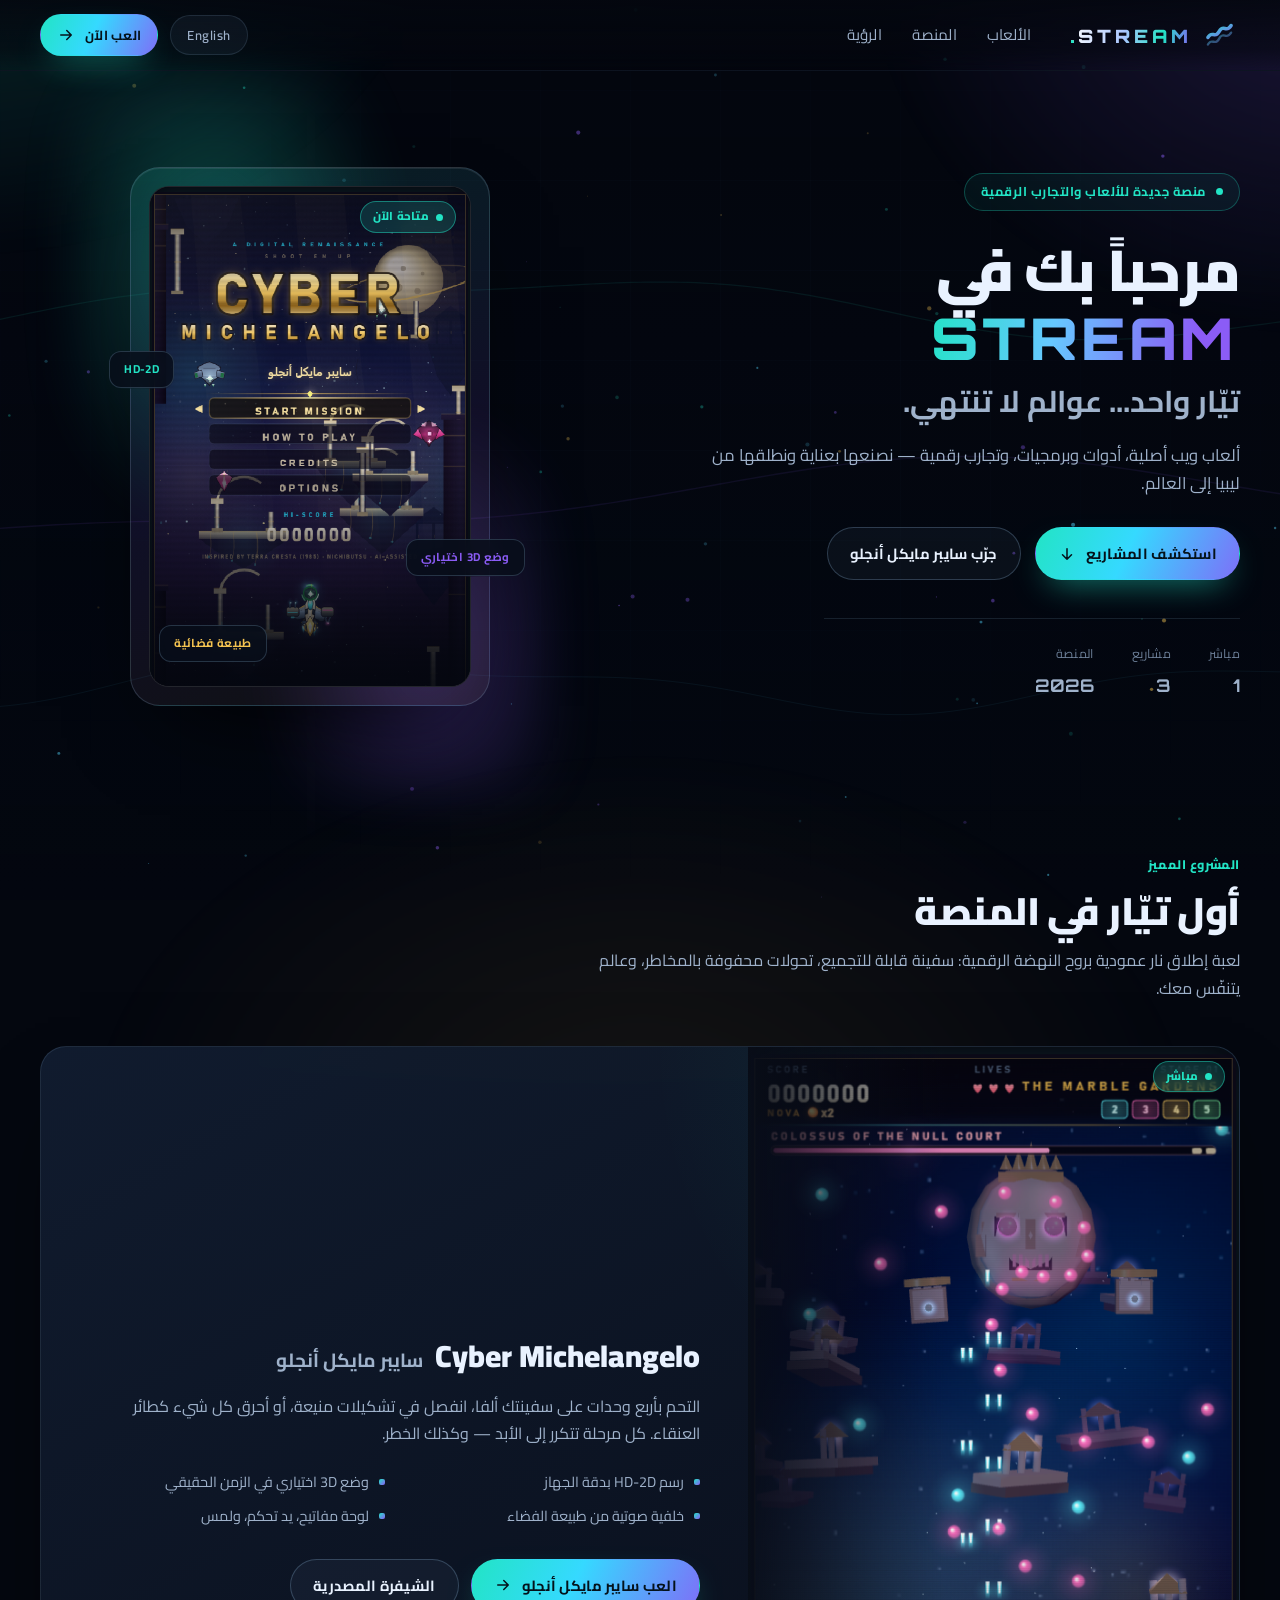
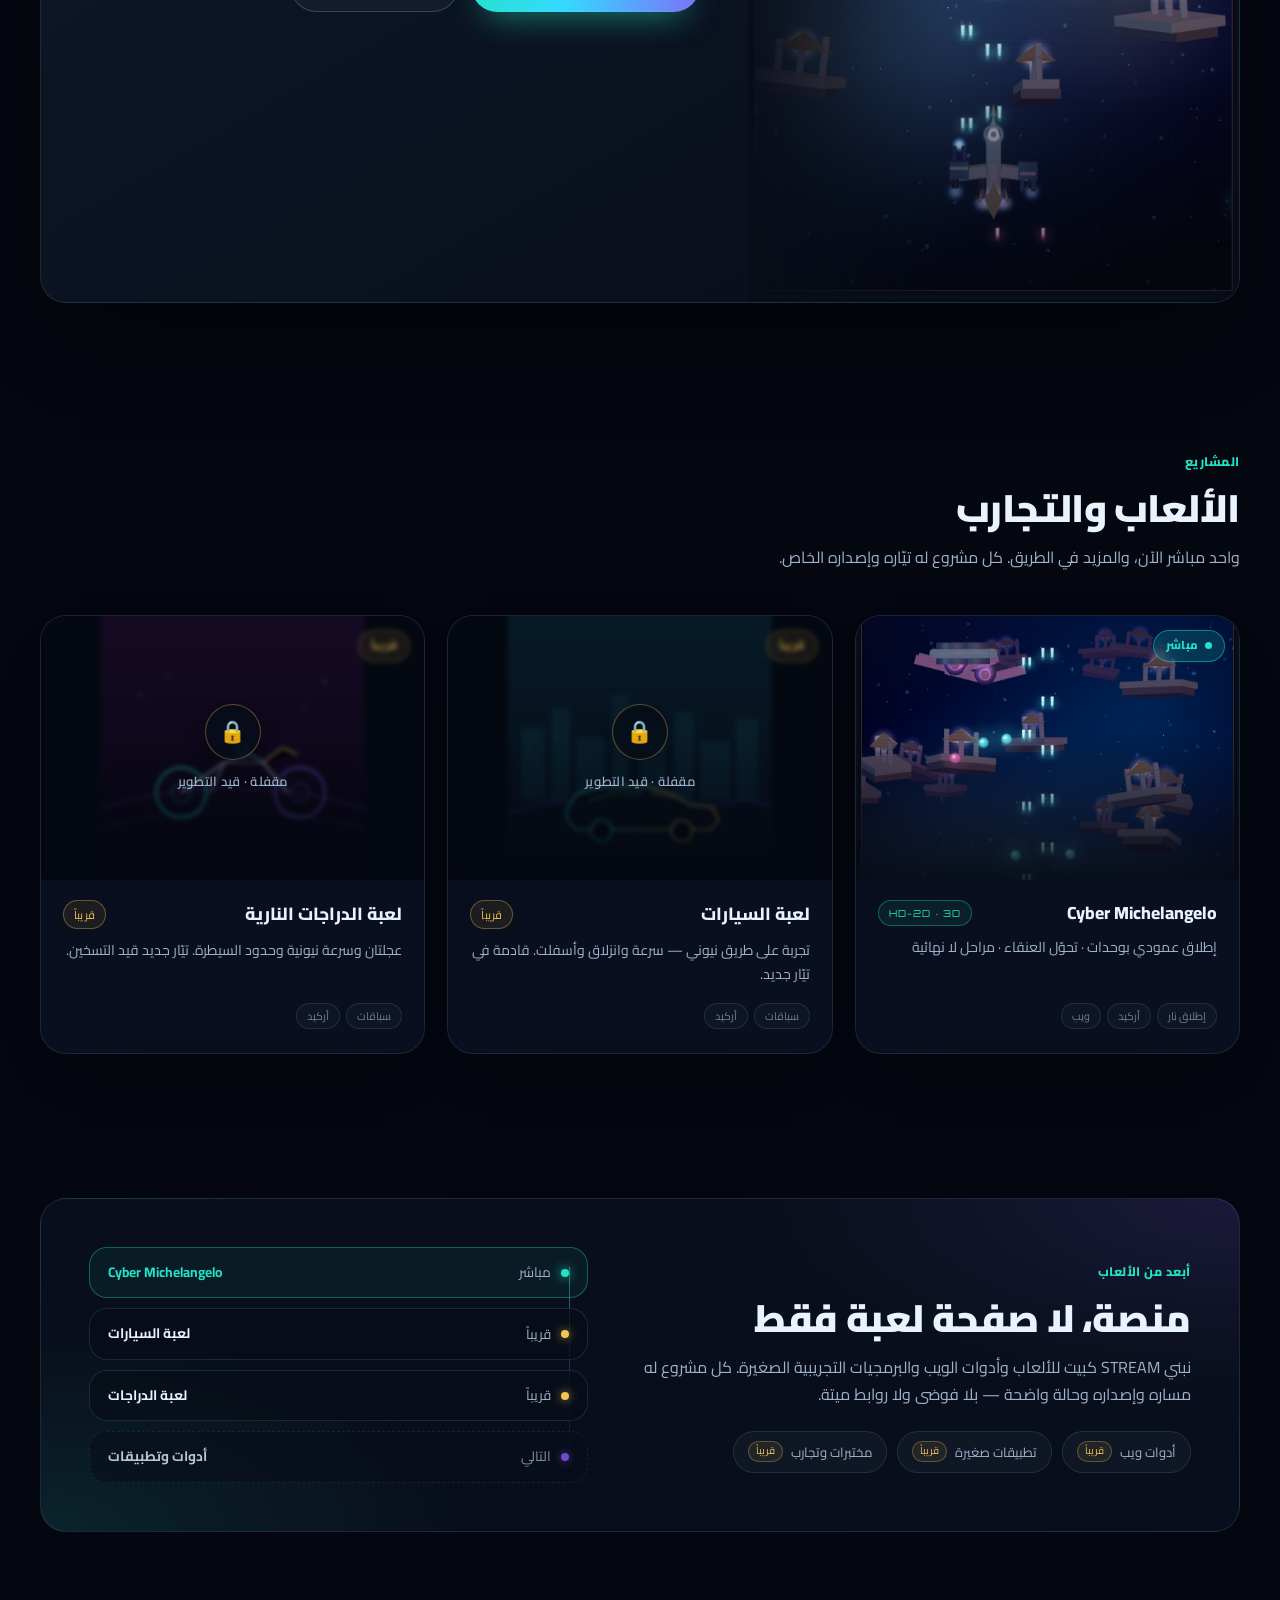
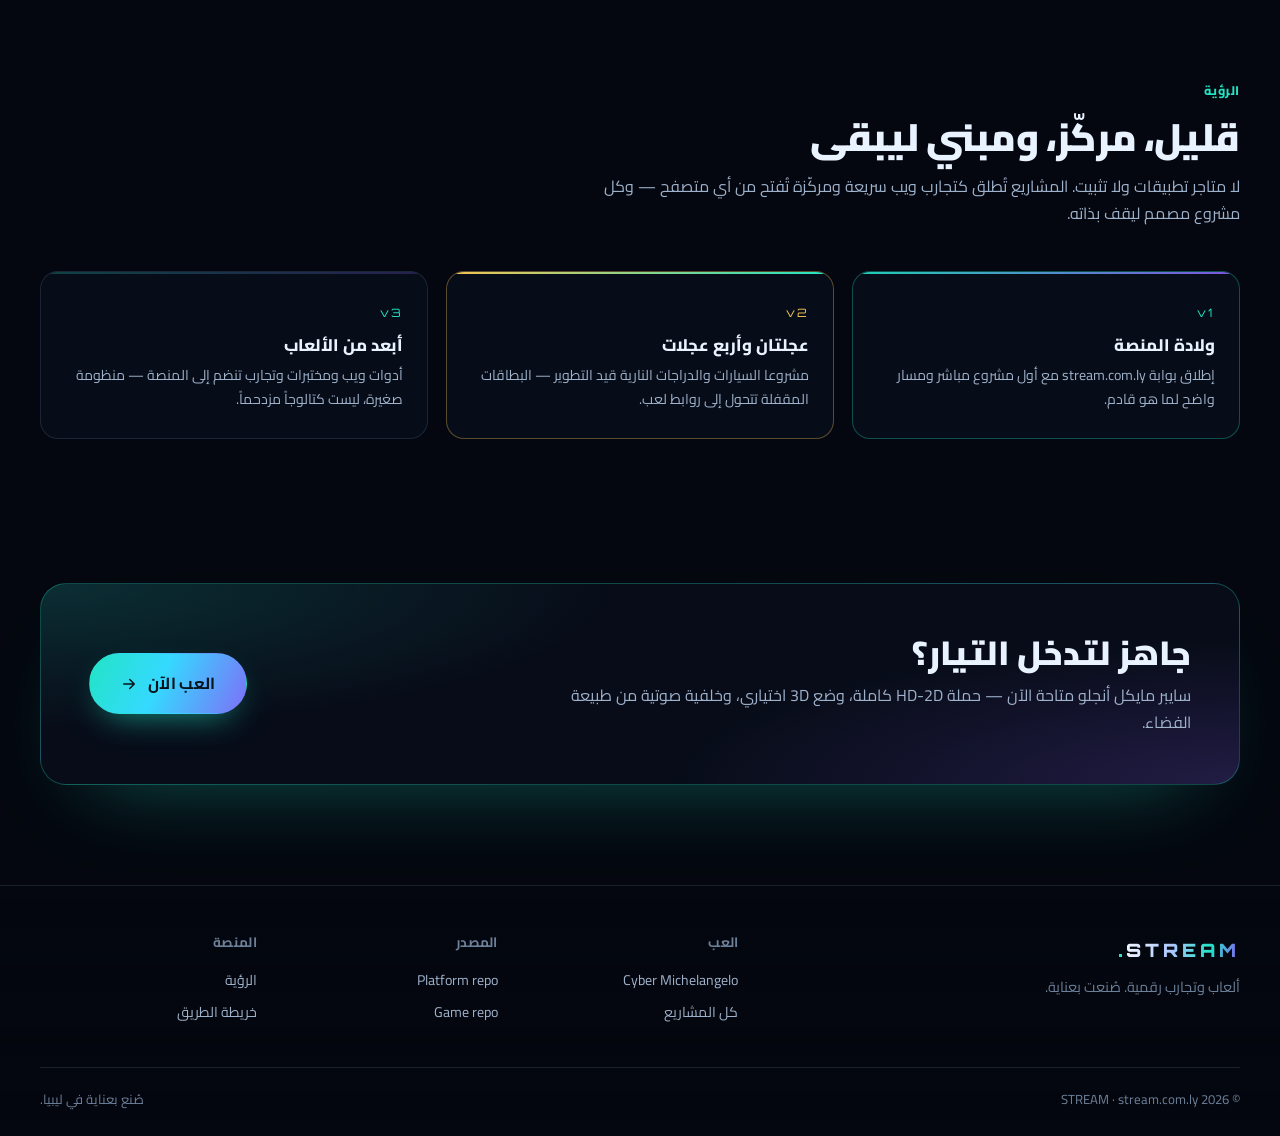
==== index.html @ 00375f99 "feat: build STREAM platform portal for stream.com.ly - dark 'deep current' identity distinct from ve" ====
<!DOCTYPE html>
<html lang="ar" dir="rtl">
<head>
  <meta charset="UTF-8">
  <meta name="viewport" content="width=device-width, initial-scale=1.0">
  <title>STREAM · منصة الألعاب والتجارب الرقمية | stream.com.ly</title>
  <meta name="description" content="STREAM هي منصة ألعاب وتجارب رقمية: ألعاب ويب أصلية، أدوات وبرمجيات، ومشاريع قادمة. أول مشروع مباشر: Cyber Michelangelo — لعبة إطلاق نار عمودية بأسلوب HD-2D مع وضع 3D اختياري.">
  <meta name="keywords" content="STREAM, stream.com.ly, ألعاب ويب, ألعاب ليبيا, Cyber Michelangelo, سايبر مايكل أنجلو, indie games, browser games, منصة ألعاب">
  <meta name="author" content="STREAM">
  <meta name="theme-color" content="#050914">
  <link rel="canonical" href="https://stream.com.ly/">

  <!-- Open Graph / Twitter -->
  <meta property="og:type" content="website">
  <meta property="og:site_name" content="STREAM">
  <meta property="og:title" content="STREAM — منصة الألعاب والتجارب الرقمية">
  <meta property="og:description" content="تيّار واحد... عوالم لا تنتهي. أول مشروع مباشر: Cyber Michelangelo — HD-2D مع وضع 3D اختياري.">
  <meta property="og:url" content="https://stream.com.ly/">
  <meta property="og:image" content="https://stream.com.ly/assets/img/og.png">
  <meta property="og:image:width" content="1200">
  <meta property="og:image:height" content="630">
  <meta property="og:image:alt" content="STREAM — games &amp; digital experiences, featuring Cyber Michelangelo">
  <meta property="og:locale" content="ar_LY">
  <meta property="og:locale:alternate" content="en_US">
  <meta name="twitter:card" content="summary_large_image">
  <meta name="twitter:title" content="STREAM — Games & Digital Experiences">
  <meta name="twitter:description" content="One current, endless worlds. Featuring Cyber Michelangelo — an HD-2D shmup with an optional 3D mode.">
  <meta name="twitter:image" content="https://stream.com.ly/assets/img/og.png">

  <!-- Favicon (procedural, no asset needed) -->
  <link rel="icon" href="data:image/svg+xml,%3Csvg xmlns='http://www.w3.org/2000/svg' viewBox='0 0 64 64'%3E%3Cdefs%3E%3ClinearGradient id='g' x1='0' y1='0' x2='1' y2='1'%3E%3Cstop offset='0' stop-color='%2322e4c5'/%3E%3Cstop offset='1' stop-color='%238b5cf6'/%3E%3C/linearGradient%3E%3C/defs%3E%3Crect width='64' height='64' rx='16' fill='%23050914'/%3E%3Cpath d='M12 38c6-10 10 2 16-8s10 2 16-8' fill='none' stroke='url(%23g)' stroke-width='5' stroke-linecap='round'/%3E%3Cpath d='M12 48c6-10 10 2 16-8s10 2 16-8' fill='none' stroke='url(%23g)' stroke-width='3' stroke-linecap='round' opacity='.55'/%3E%3C/svg%3E">

  <!-- Fonts -->
  <link rel="preconnect" href="https://fonts.googleapis.com">
  <link rel="preconnect" href="https://fonts.gstatic.com" crossorigin>
  <link href="https://fonts.googleapis.com/css2?family=Cairo:wght@300;400;600;700;900&family=Orbitron:wght@500;700;900&family=Space+Grotesk:wght@300;400;500;700&display=swap" rel="stylesheet">

  <link rel="stylesheet" href="assets/css/style.css">

  <!-- Structured data: platform + games -->
  <script type="application/ld+json">
  {
    "@context": "https://schema.org",
    "@type": "WebSite",
    "name": "STREAM",
    "url": "https://stream.com.ly/",
    "inLanguage": ["ar", "en"],
    "description": "منصة ألعاب وتجارب رقمية: ألعاب ويب أصلية، أدوات وبرمجيات، ومشاريع قادمة.",
    "publisher": { "@type": "Organization", "name": "STREAM", "url": "https://stream.com.ly/" }
  }
  </script>
  <script type="application/ld+json">
  {
    "@context": "https://schema.org",
    "@type": "ItemList",
    "name": "STREAM projects",
    "itemListElement": [
      {
        "@type": "ListItem",
        "position": 1,
        "item": {
          "@type": "VideoGame",
          "name": "Cyber Michelangelo",
          "alternateName": "سايبر مايكل أنجلو",
          "url": "https://ly.id.ly/Cyber-Michelangelo/",
          "image": "https://stream.com.ly/assets/img/cyber-featured.png",
          "genre": ["Shoot 'em up", "Arcade"],
          "gamePlatform": ["Web browser"],
          "applicationCategory": "Game",
          "operatingSystem": "Web",
          "inLanguage": ["ar", "en"],
          "description": "لعبة إطلاق نار عمودية بأسلوب HD-2D مستوحاة من Terra Cresta، مع وضع 3D اختياري وخلفية صوتية من طبيعة الفضاء."
        }
      }
    ]
  }
  </script>
</head>
<body>
  <!-- Animated background canvas -->
  <canvas id="fx" aria-hidden="true"></canvas>
  <div class="bg-aurora" aria-hidden="true"></div>
  <div class="bg-grid" aria-hidden="true"></div>

  <header class="site-header">
    <div class="container header-inner">
      <a class="brand" href="./" aria-label="STREAM home">
        <svg class="brand-mark" viewBox="0 0 64 64" aria-hidden="true">
          <defs>
            <linearGradient id="brandGrad" x1="0" y1="0" x2="1" y2="1">
              <stop offset="0" stop-color="#22e4c5"/>
              <stop offset="1" stop-color="#8b5cf6"/>
            </linearGradient>
          </defs>
          <path d="M10 36c7-12 12 3 19-10s12 3 20-10" fill="none" stroke="url(#brandGrad)" stroke-width="6" stroke-linecap="round"/>
          <path d="M10 48c7-12 12 3 19-10s12 3 20-10" fill="none" stroke="url(#brandGrad)" stroke-width="4" stroke-linecap="round" opacity=".5"/>
        </svg>
        <span class="brand-text">STREAM<span class="brand-dot">.</span></span>
      </a>

      <nav class="main-nav" aria-label="Main navigation">
        <a href="#games" data-en="Games" data-ar="الألعاب">الألعاب</a>
        <a href="#apps" data-en="Platform" data-ar="المنصة">المنصة</a>
        <a href="#about" data-en="Vision" data-ar="الرؤية">الرؤية</a>
      </nav>

      <div class="header-actions">
        <button id="lang-toggle" class="lang-btn" type="button" aria-label="Switch language" data-en="العربية" data-ar="English">English</button>
        <a class="btn btn-primary btn-sm" href="https://ly.id.ly/Cyber-Michelangelo/" target="_blank" rel="noopener">
          <span data-en="Play now" data-ar="العب الآن">العب الآن</span>
          <svg viewBox="0 0 24 24" aria-hidden="true"><path d="M5 12h14M13 6l6 6-6 6"/></svg>
        </a>
      </div>
    </div>
  </header>

  <main>
    <!-- 1. HERO -->
    <section class="hero">
      <div class="container hero-grid">
        <div class="hero-copy">
          <span class="eyebrow">
            <span class="pulse-dot" aria-hidden="true"></span>
            <span data-en="A NEW GAMES &amp; EXPERIENCES PLATFORM" data-ar="منصة جديدة للألعاب والتجارب الرقمية">منصة جديدة للألعاب والتجارب الرقمية</span>
          </span>

          <h1>
            <span data-en="Welcome to" data-ar="مرحباً بك في">مرحباً بك في</span>
            <span class="grad-text">STREAM</span>
            <span class="hero-line" data-en="One current. Endless worlds." data-ar="تيّار واحد... عوالم لا تنتهي.">تيّار واحد... عوالم لا تنتهي.</span>
          </h1>

          <p class="hero-desc" data-en="Original browser games, web tools and experimental software — built with care, shipped from Libya to the world." data-ar="ألعاب ويب أصلية، أدوات وبرمجيات، وتجارب رقمية — نصنعها بعناية ونطلقها من ليبيا إلى العالم.">
            ألعاب ويب أصلية، أدوات وبرمجيات، وتجارب رقمية — نصنعها بعناية ونطلقها من ليبيا إلى العالم.
          </p>

          <div class="hero-actions">
            <a class="btn btn-primary" href="#games">
              <span data-en="Explore projects" data-ar="استكشف المشاريع">استكشف المشاريع</span>
              <svg viewBox="0 0 24 24" aria-hidden="true"><path d="M12 5v14M6 13l6 6 6-6"/></svg>
            </a>
            <a class="btn btn-ghost" href="https://ly.id.ly/Cyber-Michelangelo/" target="_blank" rel="noopener">
              <span data-en="Try Cyber Michelangelo" data-ar="جرّب سايبر مايكل أنجلو">جرّب سايبر مايكل أنجلو</span>
            </a>
          </div>

          <dl class="hero-stats">
            <div><dt data-en="Live" data-ar="مباشر">مباشر</dt><dd>1</dd></div>
            <div><dt data-en="Projects" data-ar="مشاريع">مشاريع</dt><dd>3</dd></div>
            <div><dt data-en="Platform" data-ar="المنصة">المنصة</dt><dd>2026</dd></div>
          </dl>
        </div>

        <div class="hero-visual">
          <div class="portal-frame">
            <div class="portal-glow" aria-hidden="true"></div>
            <div class="portal-screen">
              <img src="assets/img/cyber-title.png" alt="شاشة عنوان Cyber Michelangelo" width="540" height="940" loading="eager">
              <span class="status-pill live"><span class="pulse-dot" aria-hidden="true"></span><span data-en="LIVE NOW" data-ar="متاحة الآن">متاحة الآن</span></span>
            </div>
            <div class="float-chip chip-1">HD-2D</div>
            <div class="float-chip chip-2" data-en="Optional 3D" data-ar="وضع 3D اختياري">وضع 3D اختياري</div>
            <div class="float-chip chip-3" data-en="Space nature" data-ar="طبيعة فضائية">طبيعة فضائية</div>
          </div>
        </div>
      </div>
    </section>

    <!-- 2. FEATURED PROJECT -->
    <section class="section" id="featured">
      <div class="container">
        <div class="section-head">
          <span class="section-kicker" data-en="FEATURED PROJECT" data-ar="المشروع المميز">المشروع المميز</span>
          <h2 data-en="The first current in the stream" data-ar="أول تيّار في المنصة">أول تيّار في المنصة</h2>
          <p data-en="A digital-Renaissance vertical shmup built around modular ships, risk-reward transformations and a world that breathes." data-ar="لعبة إطلاق نار عمودية بروح النهضة الرقمية: سفينة قابلة للتجميع، تحولات محفوفة بالمخاطر، وعالم يتنفّس معك.">لعبة إطلاق نار عمودية بروح النهضة الرقمية: سفينة قابلة للتجميع، تحولات محفوفة بالمخاطر، وعالم يتنفّس معك.</p>
        </div>

        <article class="featured-card">
          <div class="featured-media">
            <img src="assets/img/cyber-featured.png" alt="Cyber Michelangelo — لقطة من المعركة مع الزعيم" width="540" height="940" loading="lazy">
            <div class="featured-media-fade" aria-hidden="true"></div>
            <span class="status-pill live feature-status"><span class="pulse-dot" aria-hidden="true"></span><span data-en="LIVE" data-ar="مباشر">مباشر</span></span>
          </div>

          <div class="featured-body">
            <div class="featured-title-row">
              <h3>Cyber Michelangelo <span class="ar-inline" lang="ar">سايبر مايكل أنجلو</span></h3>
            </div>
            <p class="featured-lead" data-en="Dock four modules onto your Alpha craft, split into invulnerable formations, or burn everything as the Phoenix. Every stage loops forever — and so does the danger." data-ar="التحم بأربع وحدات على سفينتك ألفا، انفصل في تشكيلات منيعة، أو أحرق كل شيء كطائر العنقاء. كل مرحلة تتكرر إلى الأبد — وكذلك الخطر.">
              التحم بأربع وحدات على سفينتك ألفا، انفصل في تشكيلات منيعة، أو أحرق كل شيء كطائر العنقاء. كل مرحلة تتكرر إلى الأبد — وكذلك الخطر.
            </p>

            <ul class="feature-list">
              <li><span class="feature-dot"></span><span data-en="Device-resolution HD-2D art" data-ar="رسم HD-2D بدقة الجهاز">رسم HD-2D بدقة الجهاز</span></li>
              <li><span class="feature-dot"></span><span data-en="Optional real-time 3D mode" data-ar="وضع 3D اختياري في الزمن الحقيقي">وضع 3D اختياري في الزمن الحقيقي</span></li>
              <li><span class="feature-dot"></span><span data-en="Living space-nature soundscape" data-ar="خلفية صوتية من طبيعة الفضاء">خلفية صوتية من طبيعة الفضاء</span></li>
              <li><span class="feature-dot"></span><span data-en="Keyboard, gamepad &amp; touch" data-ar="لوحة مفاتيح، يد تحكم، ولمس">لوحة مفاتيح، يد تحكم، ولمس</span></li>
            </ul>

            <div class="featured-actions">
              <a class="btn btn-primary" href="https://ly.id.ly/Cyber-Michelangelo/" target="_blank" rel="noopener">
                <span data-en="Play Cyber Michelangelo" data-ar="العب سايبر مايكل أنجلو">العب سايبر مايكل أنجلو</span>
                <svg viewBox="0 0 24 24" aria-hidden="true"><path d="M5 12h14M13 6l6 6-6 6"/></svg>
              </a>
              <a class="btn btn-ghost" href="https://github.com/Gamingmonster2/Cyber-Michelangelo" target="_blank" rel="noopener">
                <span data-en="Source code" data-ar="الشيفرة المصدرية">الشيفرة المصدرية</span>
              </a>
            </div>
          </div>
        </article>
      </div>
    </section>

    <!-- 3. GAMES GRID -->
    <section class="section" id="games">
      <div class="container">
        <div class="section-head">
          <span class="section-kicker" data-en="PROJECTS" data-ar="المشاريع">المشاريع</span>
          <h2 data-en="Games &amp; experiences" data-ar="الألعاب والتجارب">الألعاب والتجارب</h2>
          <p data-en="One live, more on the way. Each project gets its own current — and its own release." data-ar="واحد مباشر الآن، والمزيد في الطريق. كل مشروع له تيّاره وإصداره الخاص.">واحد مباشر الآن، والمزيد في الطريق. كل مشروع له تيّاره وإصداره الخاص.</p>
        </div>

        <div class="project-grid">
          <!-- LIVE: Cyber Michelangelo -->
          <a class="project-card project-live" href="https://ly.id.ly/Cyber-Michelangelo/" target="_blank" rel="noopener">
            <div class="project-thumb">
              <img src="assets/img/cyber-card.png" alt="Cyber Michelangelo gameplay" loading="lazy" width="540" height="940">
              <span class="status-pill live"><span class="pulse-dot" aria-hidden="true"></span><span data-en="LIVE" data-ar="مباشر">مباشر</span></span>
              <div class="thumb-cta">
                <span data-en="Play now" data-ar="العب الآن">العب الآن</span>
                <svg viewBox="0 0 24 24" aria-hidden="true"><path d="M5 12h14M13 6l6 6-6 6"/></svg>
              </div>
            </div>
            <div class="project-body">
              <div class="project-heading">
                <h3>Cyber Michelangelo</h3>
                <span class="project-badge">HD-2D · 3D</span>
              </div>
              <p data-en="Modular shmup · Phoenix transformation · endless stages" data-ar="إطلاق عمودي بوحدات · تحوّل العنقاء · مراحل لا نهائية">إطلاق عمودي بوحدات · تحوّل العنقاء · مراحل لا نهائية</p>
              <div class="project-tags">
                <span data-en="Shoot 'em up" data-ar="إطلاق نار">إطلاق نار</span>
                <span data-en="Arcade" data-ar="أركيد">أركيد</span>
                <span data-en="Web" data-ar="ويب">ويب</span>
              </div>
            </div>
          </a>

          <!-- SOON: Car game -->
          <article class="project-card project-locked" data-locked="true" tabindex="0" role="button" aria-disabled="true" aria-label="لعبة السيارات — قريباً">
            <div class="project-thumb art-car">
              <svg class="locked-art" viewBox="0 0 400 400" aria-hidden="true">
                <defs>
                  <linearGradient id="carSky" x1="0" y1="0" x2="0" y2="1">
                    <stop offset="0" stop-color="#0b2a3a"/><stop offset="1" stop-color="#071018"/>
                  </linearGradient>
                  <linearGradient id="carNeon" x1="0" y1="0" x2="1" y2="0">
                    <stop offset="0" stop-color="#22e4c5"/><stop offset="1" stop-color="#f5c451"/>
                  </linearGradient>
                </defs>
                <rect width="400" height="400" fill="url(#carSky)"/>
                <g fill="#0f3443" opacity=".85">
                  <rect x="20" y="170" width="36" height="110"/><rect x="66" y="140" width="28" height="140"/>
                  <rect x="104" y="185" width="44" height="95"/><rect x="158" y="120" width="26" height="160"/>
                  <rect x="200" y="165" width="40" height="115"/><rect x="252" y="145" width="30" height="135"/>
                  <rect x="292" y="190" width="46" height="90"/><rect x="346" y="155" width="34" height="125"/>
                </g>
                <g fill="#22e4c5" opacity=".18">
                  <rect x="30" y="200" width="4" height="4"/><rect x="72" y="180" width="4" height="4"/>
                  <rect x="112" y="215" width="4" height="4"/><rect x="164" y="155" width="4" height="4"/>
                  <rect x="208" y="195" width="4" height="4"/><rect x="260" y="175" width="4" height="4"/>
                </g>
                <path d="M0 300 L70 280 L140 292 L210 276 L290 292 L360 278 L400 288" fill="none" stroke="#8b5cf6" stroke-width="2" opacity=".55"/>
                <g transform="translate(88 250)">
                  <path d="M0 48 L16 20 L54 10 L120 8 L162 20 L186 36 L222 40 L232 60 L220 74 L16 74 L4 62 Z" fill="#0a111a" stroke="url(#carNeon)" stroke-width="2.5"/>
                  <circle cx="54" cy="76" r="16" fill="#050914" stroke="#22e4c5" stroke-width="2.5"/>
                  <circle cx="176" cy="76" r="16" fill="#050914" stroke="#f5c451" stroke-width="2.5"/>
                  <path d="M36 30 L70 20 L118 18" stroke="#22e4c5" stroke-width="2" opacity=".7"/>
                  <path d="M128 18 L166 26" stroke="#f5c451" stroke-width="2" opacity=".7"/>
                </g>
              </svg>
              <span class="status-pill soon"><span data-en="SOON" data-ar="قريباً">قريباً</span></span>
              <div class="lock-overlay"><span class="lock-icon" aria-hidden="true">🔒</span><span data-en="Locked · in development" data-ar="مقفلة · قيد التطوير">مقفلة · قيد التطوير</span></div>
            </div>
            <div class="project-body">
              <div class="project-heading"><h3 data-en="Car Game" data-ar="لعبة السيارات">لعبة السيارات</h3><span class="project-badge soon-badge" data-en="SOON" data-ar="قريباً">قريباً</span></div>
              <p data-en="A neon road experiment — speed, drift and asphalt. Coming to a new current." data-ar="تجربة على طريق نيوني — سرعة وانزلاق وأسفلت. قادمة في تيّار جديد.">تجربة على طريق نيوني — سرعة وانزلاق وأسفلت. قادمة في تيّار جديد.</p>
              <div class="project-tags"><span data-en="Racing" data-ar="سباقات">سباقات</span><span data-en="Arcade" data-ar="أركيد">أركيد</span></div>
            </div>
          </article>

          <!-- SOON: Motorcycle game -->
          <article class="project-card project-locked" data-locked="true" tabindex="0" role="button" aria-disabled="true" aria-label="لعبة الدراجات النارية — قريباً">
            <div class="project-thumb art-moto">
              <svg class="locked-art" viewBox="0 0 400 400" aria-hidden="true">
                <defs>
                  <linearGradient id="motoSky" x1="0" y1="0" x2="0" y2="1">
                    <stop offset="0" stop-color="#241033"/><stop offset="1" stop-color="#0a0614"/>
                  </linearGradient>
                  <linearGradient id="motoNeon" x1="0" y1="0" x2="1" y2="1">
                    <stop offset="0" stop-color="#8b5cf6"/><stop offset="1" stop-color="#22e4c5"/>
                  </linearGradient>
                </defs>
                <rect width="400" height="400" fill="url(#motoSky)"/>
                <path d="M0 292 C120 252 280 252 400 292" fill="none" stroke="#8b5cf6" stroke-width="2" opacity=".45"/>
                <path d="M0 322 C120 288 280 288 400 322" fill="none" stroke="#22e4c5" stroke-width="1.5" opacity=".3"/>
                <g transform="translate(70 180)">
                  <circle cx="52" cy="88" r="38" fill="none" stroke="#22e4c5" stroke-width="3"/>
                  <circle cx="52" cy="88" r="14" fill="none" stroke="#22e4c5" stroke-width="2" opacity=".6"/>
                  <circle cx="232" cy="88" r="38" fill="none" stroke="#8b5cf6" stroke-width="3"/>
                  <circle cx="232" cy="88" r="14" fill="none" stroke="#8b5cf6" stroke-width="2" opacity=".6"/>
                  <path d="M52 88 L118 42 L176 42 L214 88" fill="none" stroke="#e8f4ff" stroke-width="3" opacity=".8"/>
                  <path d="M118 42 L96 88" stroke="#e8f4ff" stroke-width="3" opacity=".6"/>
                  <path d="M176 42 L206 20 L228 30" stroke="#f5c451" stroke-width="3" opacity=".8"/>
                  <path d="M118 42 L156 30 L176 42" fill="#0a111a" stroke="url(#motoNeon)" stroke-width="2.5"/>
                  <circle cx="144" cy="22" r="9" fill="#0a111a" stroke="#22e4c5" stroke-width="2"/>
                </g>
                <g fill="#f5c451" opacity=".5"><circle cx="60" cy="120" r="2"/><circle cx="100" cy="90" r="1.6"/><circle cx="340" cy="100" r="2"/><circle cx="310" cy="140" r="1.6"/></g>
              </svg>
              <span class="status-pill soon"><span data-en="SOON" data-ar="قريباً">قريباً</span></span>
              <div class="lock-overlay"><span class="lock-icon" aria-hidden="true">🔒</span><span data-en="Locked · in development" data-ar="مقفلة · قيد التطوير">مقفلة · قيد التطوير</span></div>
            </div>
            <div class="project-body">
              <div class="project-heading"><h3 data-en="Motorcycle Game" data-ar="لعبة الدراجات النارية">لعبة الدراجات النارية</h3><span class="project-badge soon-badge" data-en="SOON" data-ar="قريباً">قريباً</span></div>
              <p data-en="Two wheels, neon speed and the edge of control. A new current is warming up." data-ar="عجلتان وسرعة نيونية وحدود السيطرة. تيّار جديد قيد التسخين.">عجلتان وسرعة نيونية وحدود السيطرة. تيّار جديد قيد التسخين.</p>
              <div class="project-tags"><span data-en="Racing" data-ar="سباقات">سباقات</span><span data-en="Arcade" data-ar="أركيد">أركيد</span></div>
            </div>
          </article>
        </div>
      </div>
    </section>

    <!-- 4. PLATFORM / APPS -->
    <section class="section" id="apps">
      <div class="container">
        <div class="platform-panel">
          <div class="platform-copy">
            <span class="section-kicker" data-en="BEYOND GAMES" data-ar="أبعد من الألعاب">أبعد من الألعاب</span>
            <h2 data-en="A platform, not just a game page" data-ar="منصة، لا صفحة لعبة فقط">منصة، لا صفحة لعبة فقط</h2>
            <p data-en="STREAM is being built as a home for games, web tools and small experimental software. Each project gets its own release lane and a clear status — no clutter, no dead links." data-ar="نبني STREAM كبيت للألعاب وأدوات الويب والبرمجيات التجريبية الصغيرة. كل مشروع له مساره وإصداره وحالة واضحة — بلا فوضى ولا روابط ميتة.">نبني STREAM كبيت للألعاب وأدوات الويب والبرمجيات التجريبية الصغيرة. كل مشروع له مساره وإصداره وحالة واضحة — بلا فوضى ولا روابط ميتة.</p>
            <div class="platform-chips">
              <span class="glass-chip"><span data-en="Web tools" data-ar="أدوات ويب">أدوات ويب</span><span class="chip-soon" data-en="soon" data-ar="قريباً">قريباً</span></span>
              <span class="glass-chip"><span data-en="Mini apps" data-ar="تطبيقات صغيرة">تطبيقات صغيرة</span><span class="chip-soon" data-en="soon" data-ar="قريباً">قريباً</span></span>
              <span class="glass-chip"><span data-en="Labs &amp; experiments" data-ar="مختبرات وتجارب">مختبرات وتجارب</span><span class="chip-soon" data-en="soon" data-ar="قريباً">قريباً</span></span>
            </div>
          </div>
          <div class="platform-diagram" aria-hidden="true">
            <div class="node node-live"><span class="node-dot live"></span><span data-en="LIVE" data-ar="مباشر">مباشر</span><strong>Cyber Michelangelo</strong></div>
            <div class="node"><span class="node-dot soon"></span><span data-en="SOON" data-ar="قريباً">قريباً</span><strong data-en="Car game" data-ar="لعبة السيارات">لعبة السيارات</strong></div>
            <div class="node"><span class="node-dot soon"></span><span data-en="SOON" data-ar="قريباً">قريباً</span><strong data-en="Motorcycle game" data-ar="لعبة الدراجات">لعبة الدراجات</strong></div>
            <div class="node node-more"><span class="node-dot future"></span><span data-en="NEXT" data-ar="التالي">التالي</span><strong data-en="Tools &amp; apps" data-ar="أدوات وتطبيقات">أدوات وتطبيقات</strong></div>
          </div>
        </div>
      </div>
    </section>

    <!-- 5. ABOUT / VISION -->
    <section class="section" id="about">
      <div class="container">
        <div class="section-head">
          <span class="section-kicker" data-en="THE VISION" data-ar="الرؤية">الرؤية</span>
          <h2 data-en="Small, sharp, and built to last" data-ar="قليل، مركّز، ومبني ليبقى">قليل، مركّز، ومبني ليبقى</h2>
          <p data-en="No app-store gatekeeping, no installs. Projects ship as fast, focused web experiences you can open from any browser — and each one is built to stand on its own." data-ar="لا متاجر تطبيقات ولا تثبيت. المشاريع تُطلق كتجارب ويب سريعة ومركّزة تُفتح من أي متصفح — وكل مشروع مصمم ليقف بذاته.">لا متاجر تطبيقات ولا تثبيت. المشاريع تُطلق كتجارب ويب سريعة ومركّزة تُفتح من أي متصفح — وكل مشروع مصمم ليقف بذاته.</p>
        </div>

        <div class="timeline">
          <div class="timeline-item done">
            <span class="timeline-year">v1</span>
            <h3 data-en="The platform is born" data-ar="ولادة المنصة">ولادة المنصة</h3>
            <p data-en="The stream.com.ly portal launches with its first live project and a clear lane for what's next." data-ar="إطلاق بوابة stream.com.ly مع أول مشروع مباشر ومسار واضح لما هو قادم.">إطلاق بوابة stream.com.ly مع أول مشروع مباشر ومسار واضح لما هو قادم.</p>
          </div>
          <div class="timeline-item current">
            <span class="timeline-year">v2</span>
            <h3 data-en="Two wheels, four wheels" data-ar="عجلتان وأربع عجلات">عجلتان وأربع عجلات</h3>
            <p data-en="Car and motorcycle arcade projects are in development — locked cards become playable links." data-ar="مشروعا السيارات والدراجات النارية قيد التطوير — البطاقات المقفلة تتحول إلى روابط لعب.">مشروعا السيارات والدراجات النارية قيد التطوير — البطاقات المقفلة تتحول إلى روابط لعب.</p>
          </div>
          <div class="timeline-item">
            <span class="timeline-year">v3</span>
            <h3 data-en="Beyond games" data-ar="أبعد من الألعاب">أبعد من الألعاب</h3>
            <p data-en="Web tools, utilities and experiments join the platform — a small ecosystem, not a catalog dump." data-ar="أدوات ويب ومختبرات وتجارب تنضم إلى المنصة — منظومة صغيرة، ليست كتالوجاً مزدحماً.">أدوات ويب ومختبرات وتجارب تنضم إلى المنصة — منظومة صغيرة، ليست كتالوجاً مزدحماً.</p>
          </div>
        </div>
      </div>
    </section>

    <!-- 6. CTA -->
    <section class="section cta-section">
      <div class="container">
        <div class="cta-card">
          <div>
            <h2 data-en="Ready to enter the current?" data-ar="جاهز لتدخل التيار؟">جاهز لتدخل التيار؟</h2>
            <p data-en="Cyber Michelangelo is live right now — full HD-2D campaign, optional 3D mode and a space-nature soundscape." data-ar="سايبر مايكل أنجلو متاحة الآن — حملة HD-2D كاملة، وضع 3D اختياري، وخلفية صوتية من طبيعة الفضاء.">سايبر مايكل أنجلو متاحة الآن — حملة HD-2D كاملة، وضع 3D اختياري، وخلفية صوتية من طبيعة الفضاء.</p>
          </div>
          <a class="btn btn-primary btn-lg" href="https://ly.id.ly/Cyber-Michelangelo/" target="_blank" rel="noopener">
            <span data-en="Play now" data-ar="العب الآن">العب الآن</span>
            <svg viewBox="0 0 24 24" aria-hidden="true"><path d="M5 12h14M13 6l6 6-6 6"/></svg>
          </a>
        </div>
      </div>
    </section>
  </main>

  <footer class="site-footer">
    <div class="container footer-inner">
      <div class="footer-brand">
        <span class="brand-text">STREAM<span class="brand-dot">.</span></span>
        <p data-en="Games & digital experiences. Built with care." data-ar="ألعاب وتجارب رقمية. صُنعت بعناية.">ألعاب وتجارب رقمية. صُنعت بعناية.</p>
      </div>
      <div class="footer-links">
        <div>
          <h4 data-en="Play" data-ar="العب">العب</h4>
          <a href="https://ly.id.ly/Cyber-Michelangelo/" target="_blank" rel="noopener">Cyber Michelangelo</a>
          <a href="#games" data-en="All projects" data-ar="كل المشاريع">كل المشاريع</a>
        </div>
        <div>
          <h4 data-en="Source" data-ar="المصدر">المصدر</h4>
          <a href="https://github.com/Gamingmonster2/stream.com.ly-" target="_blank" rel="noopener">Platform repo</a>
          <a href="https://github.com/Gamingmonster2/Cyber-Michelangelo" target="_blank" rel="noopener">Game repo</a>
        </div>
        <div>
          <h4 data-en="Platform" data-ar="المنصة">المنصة</h4>
          <a href="#about" data-en="Vision" data-ar="الرؤية">الرؤية</a>
          <a href="#apps" data-en="Roadmap" data-ar="خريطة الطريق">خريطة الطريق</a>
        </div>
      </div>
    </div>
    <div class="container footer-bottom">
      <span>© <span id="year">2026</span> STREAM · stream.com.ly</span>
      <span class="footer-note" data-en="Made with care in Libya." data-ar="صُنع بعناية في ليبيا.">صُنع بعناية في ليبيا.</span>
    </div>
  </footer>

  <div id="toast" class="toast" role="status" aria-live="polite">
    <span class="toast-dot" aria-hidden="true"></span>
    <span id="toast-text" data-en="This project is still locked — coming soon." data-ar="هذا المشروع مقفل حالياً — قريباً.">هذا المشروع مقفل حالياً — قريباً.</span>
  </div>

  <script src="assets/js/app.js" defer></script>
</body>
</html>
---- assets/css/style.css ----
/* ==========================================================================
   STREAM · stream.com.ly — platform portal styles
   Dark “deep current” identity · bilingual AR/EN · zero build step
   ========================================================================== */

:root {
  --bg-0: #04070f;
  --bg-1: #070d1a;
  --bg-2: #0a1222;
  --panel: rgba(12, 20, 36, 0.72);
  --panel-solid: #0c1424;
  --line: rgba(148, 190, 226, 0.14);
  --line-strong: rgba(148, 190, 226, 0.26);
  --text: #e9f2ff;
  --text-dim: #9fb2cb;
  --text-faint: #6d8099;
  --teal: #22e4c5;
  --teal-dim: #0fbfa5;
  --violet: #8b5cf6;
  --violet-dim: #6d3fe0;
  --gold: #f5c451;
  --danger: #ff6b8a;
  --radius-lg: 26px;
  --radius-md: 18px;
  --radius-sm: 12px;
  --shadow-lg: 0 40px 90px -40px rgba(0, 0, 0, 0.85);
  --font-ar: "Cairo", "Segoe UI", Tahoma, sans-serif;
  --font-latin: "Space Grotesk", "Segoe UI", Arial, sans-serif;
  --font-brand: "Orbitron", "Space Grotesk", sans-serif;
  --ease: cubic-bezier(0.22, 1, 0.36, 1);
}

*,
*::before,
*::after { box-sizing: border-box; }

html { scroll-behavior: smooth; }

body {
  margin: 0;
  min-height: 100vh;
  background: var(--bg-0);
  color: var(--text);
  font-family: var(--font-ar);
  font-size: 16px;
  line-height: 1.7;
  overflow-x: hidden;
  -webkit-font-smoothing: antialiased;
  text-rendering: optimizeLegibility;
}

[dir="ltr"] body { font-family: var(--font-latin); }

img { max-width: 100%; display: block; }
a { color: inherit; text-decoration: none; }
button { font: inherit; color: inherit; }
ul, ol, dl, dd { margin: 0; padding: 0; }
li { list-style: none; }
h1, h2, h3, h4 { margin: 0; line-height: 1.25; }
p { margin: 0; }

::selection { background: rgba(34, 228, 197, 0.3); color: #fff; }

::-webkit-scrollbar { width: 10px; }
::-webkit-scrollbar-track { background: var(--bg-0); }
::-webkit-scrollbar-thumb {
  background: linear-gradient(var(--teal-dim), var(--violet-dim));
  border-radius: 20px;
  border: 2px solid var(--bg-0);
}

:focus-visible {
  outline: 2px solid var(--teal);
  outline-offset: 3px;
  border-radius: 6px;
}

/* --------------------------------------------------------------------------
   Background layers
   -------------------------------------------------------------------------- */
#fx {
  position: fixed;
  inset: 0;
  width: 100%;
  height: 100%;
  z-index: 0;
  pointer-events: none;
  opacity: 0.9;
}

.bg-aurora {
  position: fixed;
  inset: -20%;
  z-index: 0;
  pointer-events: none;
  background:
    radial-gradient(38% 38% at 12% 8%, rgba(34, 228, 197, 0.16), transparent 70%),
    radial-gradient(35% 40% at 88% 12%, rgba(139, 92, 246, 0.18), transparent 72%),
    radial-gradient(45% 45% at 50% 105%, rgba(245, 196, 81, 0.08), transparent 70%);
  filter: blur(10px);
}

.bg-grid {
  position: fixed;
  inset: 0;
  z-index: 0;
  pointer-events: none;
  opacity: 0.35;
  background-image:
    linear-gradient(rgba(120, 170, 220, 0.06) 1px, transparent 1px),
    linear-gradient(90deg, rgba(120, 170, 220, 0.06) 1px, transparent 1px);
  background-size: 90px 90px;
  mask-image: radial-gradient(75% 65% at 50% 40%, #000 30%, transparent 100%);
  -webkit-mask-image: radial-gradient(75% 65% at 50% 40%, #000 30%, transparent 100%);
}

.site-header,
main,
.site-footer { position: relative; z-index: 1; }

.container {
  width: min(1200px, 100% - 48px);
  margin-inline: auto;
}

/* --------------------------------------------------------------------------
   Header
   -------------------------------------------------------------------------- */
.site-header {
  position: sticky;
  top: 0;
  z-index: 50;
  padding: 14px 0;
  background: linear-gradient(180deg, rgba(4, 7, 15, 0.9), rgba(4, 7, 15, 0.55) 70%, transparent);
  backdrop-filter: blur(18px);
  -webkit-backdrop-filter: blur(18px);
  border-bottom: 1px solid rgba(120, 170, 220, 0.08);
}

.header-inner {
  display: flex;
  align-items: center;
  gap: 24px;
}

.brand {
  display: inline-flex;
  align-items: center;
  gap: 10px;
  flex-shrink: 0;
}

.brand-mark { width: 38px; height: 38px; }

.brand-text {
  font-family: var(--font-brand);
  font-weight: 900;
  font-size: 1.15rem;
  letter-spacing: 0.22em;
  background: linear-gradient(100deg, #ffffff, #a9c6ff 45%, var(--teal) 75%, var(--violet));
  -webkit-background-clip: text;
  background-clip: text;
  color: transparent;
}

.brand-dot { color: var(--teal); -webkit-text-fill-color: var(--teal); }

.main-nav {
  display: flex;
  align-items: center;
  gap: 26px;
  margin-inline-start: 12px;
  font-size: 0.95rem;
  letter-spacing: 0.01em;
  color: var(--text-dim);
}

.main-nav a {
  position: relative;
  padding: 6px 2px;
  transition: color 0.25s var(--ease);
}

.main-nav a::after {
  content: "";
  position: absolute;
  inset-inline-start: 0;
  bottom: 0;
  width: 0;
  height: 1px;
  background: linear-gradient(90deg, var(--teal), var(--violet));
  transition: width 0.3s var(--ease);
}

.main-nav a:hover { color: var(--text); }
.main-nav a:hover::after { width: 100%; }

.header-actions {
  margin-inline-start: auto;
  display: flex;
  align-items: center;
  gap: 12px;
}

.lang-btn {
  border: 1px solid var(--line);
  background: rgba(148, 190, 226, 0.06);
  color: var(--text-dim);
  border-radius: 999px;
  padding: 8px 16px;
  font-size: 0.82rem;
  font-weight: 600;
  letter-spacing: 0.04em;
  cursor: pointer;
  transition: all 0.25s var(--ease);
}

.lang-btn:hover {
  color: var(--text);
  border-color: var(--line-strong);
  background: rgba(34, 228, 197, 0.09);
}

/* --------------------------------------------------------------------------
   Buttons
   -------------------------------------------------------------------------- */
.btn {
  display: inline-flex;
  align-items: center;
  justify-content: center;
  gap: 10px;
  padding: 13px 22px;
  border-radius: 999px;
  font-weight: 700;
  font-size: 0.92rem;
  letter-spacing: 0.02em;
  border: 1px solid transparent;
  cursor: pointer;
  transition: transform 0.25s var(--ease), box-shadow 0.3s var(--ease), background 0.3s var(--ease), border-color 0.3s var(--ease);
  white-space: nowrap;
}

.btn svg {
  width: 18px;
  height: 18px;
  fill: none;
  stroke: currentColor;
  stroke-width: 2;
  stroke-linecap: round;
  stroke-linejoin: round;
  transition: transform 0.25s var(--ease);
}

.btn:hover svg { transform: translateX(-3px); }
[dir="ltr"] .btn:hover svg { transform: translateX(3px); }

.btn-primary {
  background: linear-gradient(115deg, var(--teal) 0%, #35d9ff 45%, var(--violet) 110%);
  color: #04121a;
  box-shadow: 0 14px 34px -14px rgba(34, 228, 197, 0.65);
}

.btn-primary:hover {
  transform: translateY(-2px);
  box-shadow: 0 20px 44px -14px rgba(34, 228, 197, 0.8);
}

.btn-ghost {
  background: rgba(148, 190, 226, 0.05);
  border-color: var(--line-strong);
  color: var(--text);
}

.btn-ghost:hover {
  border-color: rgba(34, 228, 197, 0.55);
  background: rgba(34, 228, 197, 0.08);
  transform: translateY(-2px);
}

.btn-sm { padding: 9px 16px; font-size: 0.82rem; }
.btn-lg { padding: 16px 30px; font-size: 1rem; }

/* --------------------------------------------------------------------------
   Hero
   -------------------------------------------------------------------------- */
.hero {
  padding: clamp(48px, 8vw, 96px) 0 clamp(40px, 6vw, 72px);
}

.hero-grid {
  display: grid;
  grid-template-columns: 1.05fr 0.95fr;
  align-items: center;
  gap: clamp(32px, 5vw, 64px);
}

.eyebrow {
  display: inline-flex;
  align-items: center;
  gap: 10px;
  padding: 7px 16px;
  border-radius: 999px;
  border: 1px solid rgba(34, 228, 197, 0.28);
  background: rgba(34, 228, 197, 0.06);
  color: var(--teal);
  font-size: 0.72rem;
  font-weight: 700;
  letter-spacing: 0.18em;
  margin-bottom: 26px;
}

[dir="rtl"] .eyebrow { letter-spacing: 0.04em; font-size: 0.8rem; }

.pulse-dot {
  width: 7px;
  height: 7px;
  border-radius: 50%;
  background: var(--teal);
  box-shadow: 0 0 0 0 rgba(34, 228, 197, 0.7);
  animation: pulse-ring 2s infinite;
  flex-shrink: 0;
}

@keyframes pulse-ring {
  0% { box-shadow: 0 0 0 0 rgba(34, 228, 197, 0.65); }
  70% { box-shadow: 0 0 0 10px rgba(34, 228, 197, 0); }
  100% { box-shadow: 0 0 0 0 rgba(34, 228, 197, 0); }
}

.hero h1 {
  font-size: clamp(2.25rem, 4.6vw, 3.6rem);
  font-weight: 900;
  line-height: 1.18;
  letter-spacing: -0.02em;
  margin-bottom: 22px;
}

[dir="ltr"] .hero h1 { letter-spacing: -0.03em; }

.grad-text {
  display: inline-block;
  background: linear-gradient(100deg, var(--teal) 0%, #66c8ff 40%, var(--violet) 85%);
  -webkit-background-clip: text;
  background-clip: text;
  color: transparent;
  font-family: var(--font-brand);
  letter-spacing: 0.06em;
  padding-inline: 0.06em;
}

.hero-line {
  display: block;
  margin-top: 10px;
  font-size: 0.52em;
  font-weight: 700;
  color: var(--text-dim);
  letter-spacing: 0;
}

.hero-desc {
  max-width: 34rem;
  color: var(--text-dim);
  font-size: clamp(1rem, 1.3vw, 1.08rem);
  margin-bottom: 30px;
}

.hero-actions {
  display: flex;
  flex-wrap: wrap;
  gap: 14px;
  margin-bottom: 38px;
}

.hero-stats {
  display: flex;
  gap: 38px;
  border-top: 1px solid var(--line);
  padding-top: 24px;
  max-width: 26rem;
}

.hero-stats div { display: flex; flex-direction: column; gap: 2px; }

.hero-stats dt {
  font-size: 0.7rem;
  letter-spacing: 0.18em;
  color: var(--text-faint);
  text-transform: uppercase;
}

[dir="rtl"] .hero-stats dt { letter-spacing: 0.02em; font-size: 0.78rem; }

.hero-stats dd {
  font-family: var(--font-brand);
  font-size: 1.55rem;
  font-weight: 700;
  color: var(--text);
}

.hero-stats dd:last-child { font-size: 1.1rem; color: var(--text-dim); padding-top: 4px; }

/* Hero visual / portal */
.hero-visual { display: flex; justify-content: center; }

.portal-frame {
  position: relative;
  width: min(360px, 100%);
  padding: 18px;
  border-radius: 30px;
  background: linear-gradient(160deg, rgba(34, 228, 197, 0.12), rgba(139, 92, 246, 0.1) 55%, rgba(245, 196, 81, 0.06));
  border: 1px solid rgba(148, 190, 226, 0.2);
  box-shadow: var(--shadow-lg), inset 0 1px 0 rgba(255, 255, 255, 0.08);
  animation: float-slow 7s ease-in-out infinite;
}

@keyframes float-slow {
  0%, 100% { transform: translateY(0); }
  50% { transform: translateY(-12px); }
}

.portal-glow {
  position: absolute;
  inset: -16%;
  z-index: -1;
  border-radius: 40px;
  background:
    radial-gradient(55% 55% at 30% 25%, rgba(34, 228, 197, 0.3), transparent 70%),
    radial-gradient(50% 50% at 75% 80%, rgba(139, 92, 246, 0.32), transparent 70%);
  filter: blur(28px);
  animation: glow-breathe 6s ease-in-out infinite;
}

@keyframes glow-breathe {
  0%, 100% { opacity: 0.75; }
  50% { opacity: 1; }
}

.portal-screen {
  position: relative;
  border-radius: 20px;
  overflow: hidden;
  border: 1px solid rgba(255, 255, 255, 0.12);
  aspect-ratio: 9 / 14;
  background: #04070f;
}

.portal-screen img {
  width: 100%;
  height: 100%;
  object-fit: cover;
  object-position: center top;
}

.portal-screen::after {
  content: "";
  position: absolute;
  inset: 0;
  background: linear-gradient(180deg, transparent 55%, rgba(4, 7, 15, 0.85));
  pointer-events: none;
}

.status-pill {
  display: inline-flex;
  align-items: center;
  gap: 7px;
  padding: 5px 12px;
  border-radius: 999px;
  font-size: 0.66rem;
  font-weight: 800;
  letter-spacing: 0.14em;
  text-transform: uppercase;
  backdrop-filter: blur(8px);
}

[dir="rtl"] .status-pill { letter-spacing: 0.02em; font-size: 0.72rem; }

.status-pill.live {
  position: absolute;
  top: 14px;
  inset-inline-start: 14px;
  background: rgba(34, 228, 197, 0.16);
  border: 1px solid rgba(34, 228, 197, 0.45);
  color: var(--teal);
  z-index: 2;
}

.status-pill.soon {
  position: absolute;
  top: 14px;
  inset-inline-start: 14px;
  background: rgba(245, 196, 81, 0.14);
  border: 1px solid rgba(245, 196, 81, 0.4);
  color: var(--gold);
  z-index: 2;
}

.float-chip {
  position: absolute;
  padding: 8px 14px;
  border-radius: 12px;
  font-size: 0.72rem;
  font-weight: 700;
  letter-spacing: 0.03em;
  color: var(--text);
  background: rgba(8, 14, 26, 0.82);
  border: 1px solid rgba(148, 190, 226, 0.22);
  box-shadow: 0 16px 34px -20px rgba(0, 0, 0, 0.9);
  backdrop-filter: blur(10px);
  animation: chip-float 6s ease-in-out infinite;
  z-index: 3;
}

.chip-1 { top: 34%; inset-inline-end: -6%; animation-delay: 0s; color: var(--teal); }
.chip-2 { bottom: 24%; inset-inline-start: -10%; animation-delay: 1.4s; color: var(--violet); }
.chip-3 { bottom: 8%; inset-inline-end: 8%; animation-delay: 2.8s; color: var(--gold); }

@keyframes chip-float {
  0%, 100% { transform: translateY(0); }
  50% { transform: translateY(-9px); }
}

/* --------------------------------------------------------------------------
   Sections
   -------------------------------------------------------------------------- */
.section { padding: clamp(40px, 6vw, 72px) 0; }

section[id] { scroll-margin-top: 96px; }

.section-head {
  max-width: 46rem;
  margin-bottom: clamp(28px, 4vw, 44px);
}

.section-kicker {
  display: inline-block;
  font-size: 0.7rem;
  font-weight: 800;
  letter-spacing: 0.22em;
  color: var(--teal);
  margin-bottom: 12px;
}

[dir="rtl"] .section-kicker { letter-spacing: 0.04em; font-size: 0.78rem; }

.section-head h2,
.platform-copy h2 {
  font-size: clamp(1.7rem, 3.2vw, 2.4rem);
  font-weight: 900;
  letter-spacing: -0.01em;
  margin-bottom: 12px;
}

.section-head p,
.platform-copy p {
  color: var(--text-dim);
  font-size: 1rem;
  max-width: 42rem;
}

/* --------------------------------------------------------------------------
   Featured card
   -------------------------------------------------------------------------- */
.featured-card {
  display: grid;
  grid-template-columns: 0.82fr 1.18fr;
  border-radius: var(--radius-lg);
  overflow: hidden;
  border: 1px solid var(--line);
  background: linear-gradient(150deg, rgba(18, 30, 50, 0.9), rgba(8, 13, 24, 0.94));
  box-shadow: var(--shadow-lg);
  position: relative;
}

.featured-card::before {
  content: "";
  position: absolute;
  inset: 0;
  pointer-events: none;
  background: radial-gradient(60% 80% at 90% 0%, rgba(34, 228, 197, 0.12), transparent 65%);
}

.featured-media {
  position: relative;
  min-height: 460px;
  overflow: hidden;
}

.featured-media img {
  width: 100%;
  height: 100%;
  object-fit: cover;
  object-position: center top;
  transition: transform 0.8s var(--ease);
}

.featured-card:hover .featured-media img { transform: scale(1.04); }

.featured-media-fade {
  position: absolute;
  inset: 0;
  background:
    linear-gradient(90deg, transparent 60%, rgba(8, 13, 24, 0.9) 100%),
    linear-gradient(0deg, rgba(8, 13, 24, 0.5), transparent 45%);
}

[dir="rtl"] .featured-media-fade {
  background:
    linear-gradient(270deg, transparent 60%, rgba(8, 13, 24, 0.9) 100%),
    linear-gradient(0deg, rgba(8, 13, 24, 0.5), transparent 45%);
}

.feature-status { top: 18px; inset-inline-start: 18px; }

.featured-body {
  padding: clamp(26px, 4vw, 48px);
  display: flex;
  flex-direction: column;
  justify-content: center;
  gap: 18px;
}

.featured-title-row h3 {
  font-size: clamp(1.5rem, 2.4vw, 2rem);
  font-weight: 900;
  display: flex;
  flex-wrap: wrap;
  align-items: baseline;
  gap: 12px;
}

.ar-inline {
  font-size: 0.62em;
  font-weight: 700;
  color: var(--text-dim);
}

.featured-lead {
  color: var(--text-dim);
  font-size: 1rem;
  max-width: 40rem;
}

.feature-list {
  display: grid;
  grid-template-columns: repeat(2, minmax(0, 1fr));
  gap: 10px 18px;
  margin: 4px 0;
}

.feature-list li {
  display: flex;
  align-items: center;
  gap: 10px;
  color: var(--text-dim);
  font-size: 0.9rem;
}

.feature-dot {
  width: 6px;
  height: 6px;
  border-radius: 2px;
  background: linear-gradient(135deg, var(--teal), var(--violet));
  flex-shrink: 0;
}

.featured-actions {
  display: flex;
  flex-wrap: wrap;
  gap: 12px;
  margin-top: 8px;
}

/* --------------------------------------------------------------------------
   Project grid
   -------------------------------------------------------------------------- */
.project-grid {
  display: grid;
  grid-template-columns: repeat(3, minmax(0, 1fr));
  gap: 22px;
}

.project-card {
  display: flex;
  flex-direction: column;
  border-radius: var(--radius-lg);
  overflow: hidden;
  border: 1px solid var(--line);
  background: var(--panel);
  box-shadow: 0 26px 60px -40px rgba(0, 0, 0, 0.9);
  transition: transform 0.35s var(--ease), border-color 0.35s var(--ease), box-shadow 0.35s var(--ease);
}

.project-card:hover {
  transform: translateY(-6px);
  border-color: rgba(34, 228, 197, 0.4);
  box-shadow: 0 34px 70px -36px rgba(34, 228, 197, 0.35);
}

.project-live { cursor: pointer; }

.project-thumb {
  position: relative;
  aspect-ratio: 16 / 11;
  overflow: hidden;
  background: #060b14;
}

.project-live .project-thumb img {
  width: 100%;
  height: 100%;
  object-fit: cover;
  object-position: center 30%;
  transition: transform 0.7s var(--ease);
}

.project-live:hover .project-thumb img { transform: scale(1.06); }

.project-thumb::after {
  content: "";
  position: absolute;
  inset: 0;
  background: linear-gradient(180deg, transparent 45%, rgba(6, 11, 20, 0.9));
  pointer-events: none;
}

.locked-art {
  width: 100%;
  height: 100%;
  display: block;
}

.thumb-cta {
  position: absolute;
  bottom: 16px;
  inset-inline-start: 16px;
  z-index: 2;
  display: inline-flex;
  align-items: center;
  gap: 8px;
  padding: 8px 16px;
  border-radius: 999px;
  background: linear-gradient(115deg, var(--teal), var(--violet));
  color: #04121a;
  font-weight: 800;
  font-size: 0.82rem;
  opacity: 0;
  transform: translateY(8px);
  transition: all 0.35s var(--ease);
}

.project-live:hover .thumb-cta,
.project-live:focus-visible .thumb-cta { opacity: 1; transform: translateY(0); }

@media (hover: none) {
  .project-live .thumb-cta { opacity: 1; transform: none; }
}

.thumb-cta svg {
  width: 16px;
  height: 16px;
  fill: none;
  stroke: currentColor;
  stroke-width: 2;
  stroke-linecap: round;
  stroke-linejoin: round;
}

.project-locked { cursor: not-allowed; }

.project-locked:hover {
  border-color: rgba(245, 196, 81, 0.32);
  transform: translateY(-3px);
  box-shadow: 0 26px 60px -40px rgba(0, 0, 0, 0.9);
}

.lock-overlay {
  position: absolute;
  inset: 0;
  z-index: 2;
  display: flex;
  flex-direction: column;
  align-items: center;
  justify-content: center;
  gap: 10px;
  background: rgba(4, 7, 15, 0.42);
  backdrop-filter: blur(2px);
  color: var(--text-dim);
  font-size: 0.82rem;
  font-weight: 600;
  letter-spacing: 0.02em;
  transition: background 0.3s var(--ease);
}

.project-locked:hover .lock-overlay { background: rgba(4, 7, 15, 0.3); }

.lock-icon {
  width: 56px;
  height: 56px;
  display: grid;
  place-items: center;
  border-radius: 50%;
  background: rgba(8, 14, 26, 0.85);
  border: 1px solid rgba(245, 196, 81, 0.35);
  font-size: 1.35rem;
  box-shadow: 0 14px 30px -16px rgba(0, 0, 0, 0.9);
}

.project-body {
  padding: 20px 22px 24px;
  display: flex;
  flex-direction: column;
  gap: 10px;
  flex-grow: 1;
}

.project-heading {
  display: flex;
  align-items: center;
  justify-content: space-between;
  gap: 12px;
}

.project-heading h3 { font-size: 1.1rem; font-weight: 800; }

.project-badge {
  font-family: var(--font-brand);
  font-size: 0.6rem;
  letter-spacing: 0.12em;
  padding: 4px 10px;
  border-radius: 999px;
  color: var(--teal);
  border: 1px solid rgba(34, 228, 197, 0.35);
  background: rgba(34, 228, 197, 0.08);
  white-space: nowrap;
}

.project-badge.soon-badge {
  color: var(--gold);
  border-color: rgba(245, 196, 81, 0.35);
  background: rgba(245, 196, 81, 0.08);
  font-family: var(--font-ar);
  letter-spacing: 0.02em;
  font-size: 0.7rem;
}

.project-body p { color: var(--text-dim); font-size: 0.88rem; }

.project-tags { display: flex; flex-wrap: wrap; gap: 6px; margin-top: auto; padding-top: 6px; }

.project-tags span {
  font-size: 0.68rem;
  color: var(--text-faint);
  border: 1px solid var(--line);
  border-radius: 999px;
  padding: 3px 10px;
  background: rgba(148, 190, 226, 0.04);
}

/* --------------------------------------------------------------------------
   Platform panel
   -------------------------------------------------------------------------- */
.platform-panel {
  display: grid;
  grid-template-columns: 1.05fr 0.95fr;
  gap: clamp(28px, 4vw, 56px);
  padding: clamp(26px, 4vw, 48px);
  border-radius: var(--radius-lg);
  border: 1px solid var(--line);
  background:
    radial-gradient(70% 100% at 100% 0%, rgba(139, 92, 246, 0.14), transparent 60%),
    radial-gradient(60% 100% at 0% 100%, rgba(34, 228, 197, 0.1), transparent 60%),
    rgba(10, 17, 30, 0.8);
  align-items: center;
}

.platform-copy p { margin-bottom: 22px; }

.platform-chips { display: flex; flex-wrap: wrap; gap: 10px; }

.glass-chip {
  display: inline-flex;
  align-items: center;
  gap: 8px;
  padding: 9px 14px;
  border-radius: 999px;
  border: 1px solid var(--line);
  background: rgba(148, 190, 226, 0.05);
  font-size: 0.82rem;
  color: var(--text-dim);
}

.chip-soon {
  font-size: 0.62rem;
  color: var(--gold);
  border: 1px solid rgba(245, 196, 81, 0.3);
  background: rgba(245, 196, 81, 0.08);
  border-radius: 999px;
  padding: 1px 7px;
}

.platform-diagram {
  display: flex;
  flex-direction: column;
  gap: 10px;
  position: relative;
}

.platform-diagram::before {
  content: "";
  position: absolute;
  inset-inline-start: 18px;
  top: 20px;
  bottom: 20px;
  width: 1px;
  background: linear-gradient(180deg, var(--teal), rgba(139, 92, 246, 0.6), transparent);
  opacity: 0.5;
}

.node {
  display: flex;
  align-items: center;
  gap: 10px;
  padding: 13px 18px;
  border-radius: var(--radius-md);
  border: 1px solid var(--line);
  background: rgba(8, 14, 26, 0.72);
  font-size: 0.85rem;
  color: var(--text-dim);
  position: relative;
  z-index: 1;
  transition: border-color 0.3s var(--ease), transform 0.3s var(--ease);
}

.node:hover { border-color: var(--line-strong); transform: translateX(-3px); }
[dir="ltr"] .node:hover { transform: translateX(3px); }

.node strong { margin-inline-start: auto; color: var(--text); font-size: 0.86rem; font-weight: 700; }
.node > span:first-child { display: inline-flex; align-items: center; gap: 6px; }

.node-live { border-color: rgba(34, 228, 197, 0.35); background: rgba(34, 228, 197, 0.06); }
.node-live strong { color: var(--teal); }

.node-dot { width: 8px; height: 8px; border-radius: 50%; display: inline-block; }
.node-dot.live { background: var(--teal); box-shadow: 0 0 12px var(--teal); }
.node-dot.soon { background: var(--gold); box-shadow: 0 0 10px rgba(245, 196, 81, 0.7); }
.node-dot.future { background: var(--violet); box-shadow: 0 0 10px rgba(139, 92, 246, 0.7); }

.node-more { border-style: dashed; opacity: 0.8; }

/* --------------------------------------------------------------------------
   Timeline
   -------------------------------------------------------------------------- */
.timeline {
  display: grid;
  grid-template-columns: repeat(3, minmax(0, 1fr));
  gap: 18px;
  counter-reset: step;
}

.timeline-item {
  position: relative;
  padding: 26px 24px;
  border-radius: var(--radius-md);
  border: 1px solid var(--line);
  background: rgba(10, 17, 30, 0.68);
  overflow: hidden;
}

.timeline-item::before {
  content: "";
  position: absolute;
  inset-inline-start: 0;
  top: 0;
  width: 100%;
  height: 2px;
  background: linear-gradient(90deg, var(--teal), var(--violet));
  opacity: 0.25;
}

.timeline-item.done::before { opacity: 0.9; }
.timeline-item.current::before { background: linear-gradient(90deg, var(--gold), var(--teal)); opacity: 1; }

.timeline-item.done { border-color: rgba(34, 228, 197, 0.3); }
.timeline-item.current { border-color: rgba(245, 196, 81, 0.35); }

.timeline-year {
  display: inline-block;
  font-family: var(--font-brand);
  font-size: 0.72rem;
  letter-spacing: 0.16em;
  color: var(--teal);
  margin-bottom: 12px;
}

.timeline-item.current .timeline-year { color: var(--gold); }

.timeline-item h3 { font-size: 1.05rem; font-weight: 800; margin-bottom: 8px; }
.timeline-item p { color: var(--text-dim); font-size: 0.88rem; }

/* --------------------------------------------------------------------------
   CTA
   -------------------------------------------------------------------------- */
.cta-section { padding-bottom: clamp(56px, 8vw, 100px); }

.cta-card {
  display: flex;
  align-items: center;
  justify-content: space-between;
  gap: 26px;
  flex-wrap: wrap;
  padding: clamp(28px, 4.5vw, 48px);
  border-radius: var(--radius-lg);
  border: 1px solid rgba(34, 228, 197, 0.28);
  background:
    radial-gradient(80% 120% at 0% 0%, rgba(34, 228, 197, 0.16), transparent 60%),
    radial-gradient(80% 120% at 100% 100%, rgba(139, 92, 246, 0.2), transparent 60%),
    rgba(8, 14, 26, 0.92);
  box-shadow: 0 40px 90px -50px rgba(34, 228, 197, 0.4);
}

.cta-card h2 { font-size: clamp(1.5rem, 2.8vw, 2.1rem); font-weight: 900; margin-bottom: 8px; }
.cta-card p { color: var(--text-dim); max-width: 40rem; }

/* --------------------------------------------------------------------------
   Footer
   -------------------------------------------------------------------------- */
.site-footer {
  border-top: 1px solid var(--line);
  background: linear-gradient(180deg, rgba(4, 7, 15, 0.4), rgba(4, 7, 15, 0.96));
  padding-top: 48px;
}

.footer-inner {
  display: grid;
  grid-template-columns: 1.2fr 1.8fr;
  gap: 36px;
  padding-bottom: 38px;
}

.footer-brand p { color: var(--text-faint); font-size: 0.9rem; margin-top: 10px; max-width: 22rem; }

.footer-links { display: grid; grid-template-columns: repeat(3, minmax(0, 1fr)); gap: 24px; }

.footer-links h4 {
  font-size: 0.76rem;
  letter-spacing: 0.16em;
  text-transform: uppercase;
  color: var(--text-faint);
  margin-bottom: 14px;
}

[dir="rtl"] .footer-links h4 { letter-spacing: 0.02em; font-size: 0.85rem; }

.footer-links a {
  display: block;
  color: var(--text-dim);
  font-size: 0.88rem;
  padding: 4px 0;
  transition: color 0.2s var(--ease);
}

.footer-links a:hover { color: var(--teal); }

.footer-bottom {
  display: flex;
  align-items: center;
  justify-content: space-between;
  flex-wrap: wrap;
  gap: 10px;
  padding: 20px 0 26px;
  border-top: 1px solid var(--line);
  color: var(--text-faint);
  font-size: 0.82rem;
}

.footer-note { color: var(--text-faint); }

/* --------------------------------------------------------------------------
   Toast
   -------------------------------------------------------------------------- */
.toast {
  position: fixed;
  bottom: 24px;
  inset-inline-start: 50%;
  transform: translate(-50%, 120%);
  display: flex;
  align-items: center;
  gap: 12px;
  padding: 14px 20px;
  border-radius: 14px;
  border: 1px solid rgba(245, 196, 81, 0.4);
  background: rgba(8, 14, 26, 0.95);
  color: var(--text);
  font-size: 0.88rem;
  box-shadow: 0 24px 60px -20px rgba(0, 0, 0, 0.9);
  backdrop-filter: blur(14px);
  z-index: 100;
  opacity: 0;
  pointer-events: none;
  transition: transform 0.4s var(--ease), opacity 0.4s var(--ease);
}

[dir="rtl"] .toast { transform: translate(50%, 120%); }

.toast.show { transform: translate(-50%, 0); opacity: 1; }
[dir="rtl"] .toast.show { transform: translate(50%, 0); }

.toast-dot {
  width: 8px;
  height: 8px;
  border-radius: 50%;
  background: var(--gold);
  box-shadow: 0 0 12px rgba(245, 196, 81, 0.8);
  flex-shrink: 0;
}

/* --------------------------------------------------------------------------
   Reveal animation (JS adds .is-visible)
   -------------------------------------------------------------------------- */
.reveal {
  opacity: 0;
  transform: translateY(26px);
  transition: opacity 0.7s var(--ease), transform 0.7s var(--ease);
}

.reveal.is-visible { opacity: 1; transform: none; }

/* --------------------------------------------------------------------------
   Responsive
   -------------------------------------------------------------------------- */
@media (max-width: 1024px) {
  .hero-grid { grid-template-columns: 1fr; gap: 44px; }
  .hero-copy { text-align: center; }
  .hero-desc { margin-inline: auto; }
  .hero-actions { justify-content: center; }
  .hero-stats { margin-inline: auto; justify-content: center; gap: 30px; }
  .hero-visual { order: -1; }
  .portal-frame { width: min(320px, 82vw); }
  .featured-card { grid-template-columns: 1fr; }
  .featured-media { min-height: 320px; max-height: 420px; }
  .featured-media-fade {
    background:
      linear-gradient(0deg, rgba(8, 13, 24, 0.95) 0%, transparent 45%),
      linear-gradient(180deg, transparent 60%, rgba(8, 13, 24, 0.6));
  }
  .project-grid { grid-template-columns: repeat(2, minmax(0, 1fr)); }
  .platform-panel { grid-template-columns: 1fr; }
  .timeline { grid-template-columns: 1fr; }
  .footer-inner { grid-template-columns: 1fr; }
}

@media (max-width: 760px) {
  .container { width: min(1200px, 100% - 32px); }
  .main-nav { display: none; }
  .lang-btn { padding: 7px 13px; font-size: 0.78rem; }
  .btn-sm { padding: 8px 13px; font-size: 0.78rem; }
  .hero { padding-top: 36px; }
  .hero-stats { gap: 22px; }
  .hero-stat dd { font-size: 1.3rem; }
  .feature-list { grid-template-columns: 1fr; }
  .project-grid { grid-template-columns: 1fr; }
  .featured-media { min-height: 260px; }
  .footer-links { grid-template-columns: repeat(2, minmax(0, 1fr)); }
  .float-chip { display: none; }
  .featured-title-row h3 { font-size: 1.5rem; }
  .section-head h2, .platform-copy h2 { font-size: 1.5rem; }
  .cta-card { flex-direction: column; align-items: flex-start; }
  .cta-card .btn { width: 100%; }
  .toast { width: calc(100% - 32px); justify-content: center; }
}

@media (max-width: 460px) {
  .header-inner { gap: 12px; }
  .brand-mark { width: 32px; height: 32px; }
  .brand-text { font-size: 1rem; letter-spacing: 0.16em; }
  .hero-actions .btn { width: 100%; }
  .hero-stats { width: 100%; justify-content: space-between; gap: 12px; }
  .portal-frame { width: 88vw; padding: 12px; border-radius: 24px; }
}

/* --------------------------------------------------------------------------
   Reduced motion
   -------------------------------------------------------------------------- */
@media (prefers-reduced-motion: reduce) {
  html { scroll-behavior: auto; }
  *, *::before, *::after {
    animation-duration: 0.001ms !important;
    animation-iteration-count: 1 !important;
    transition-duration: 0.001ms !important;
  }
  .reveal { opacity: 1; transform: none; }
}
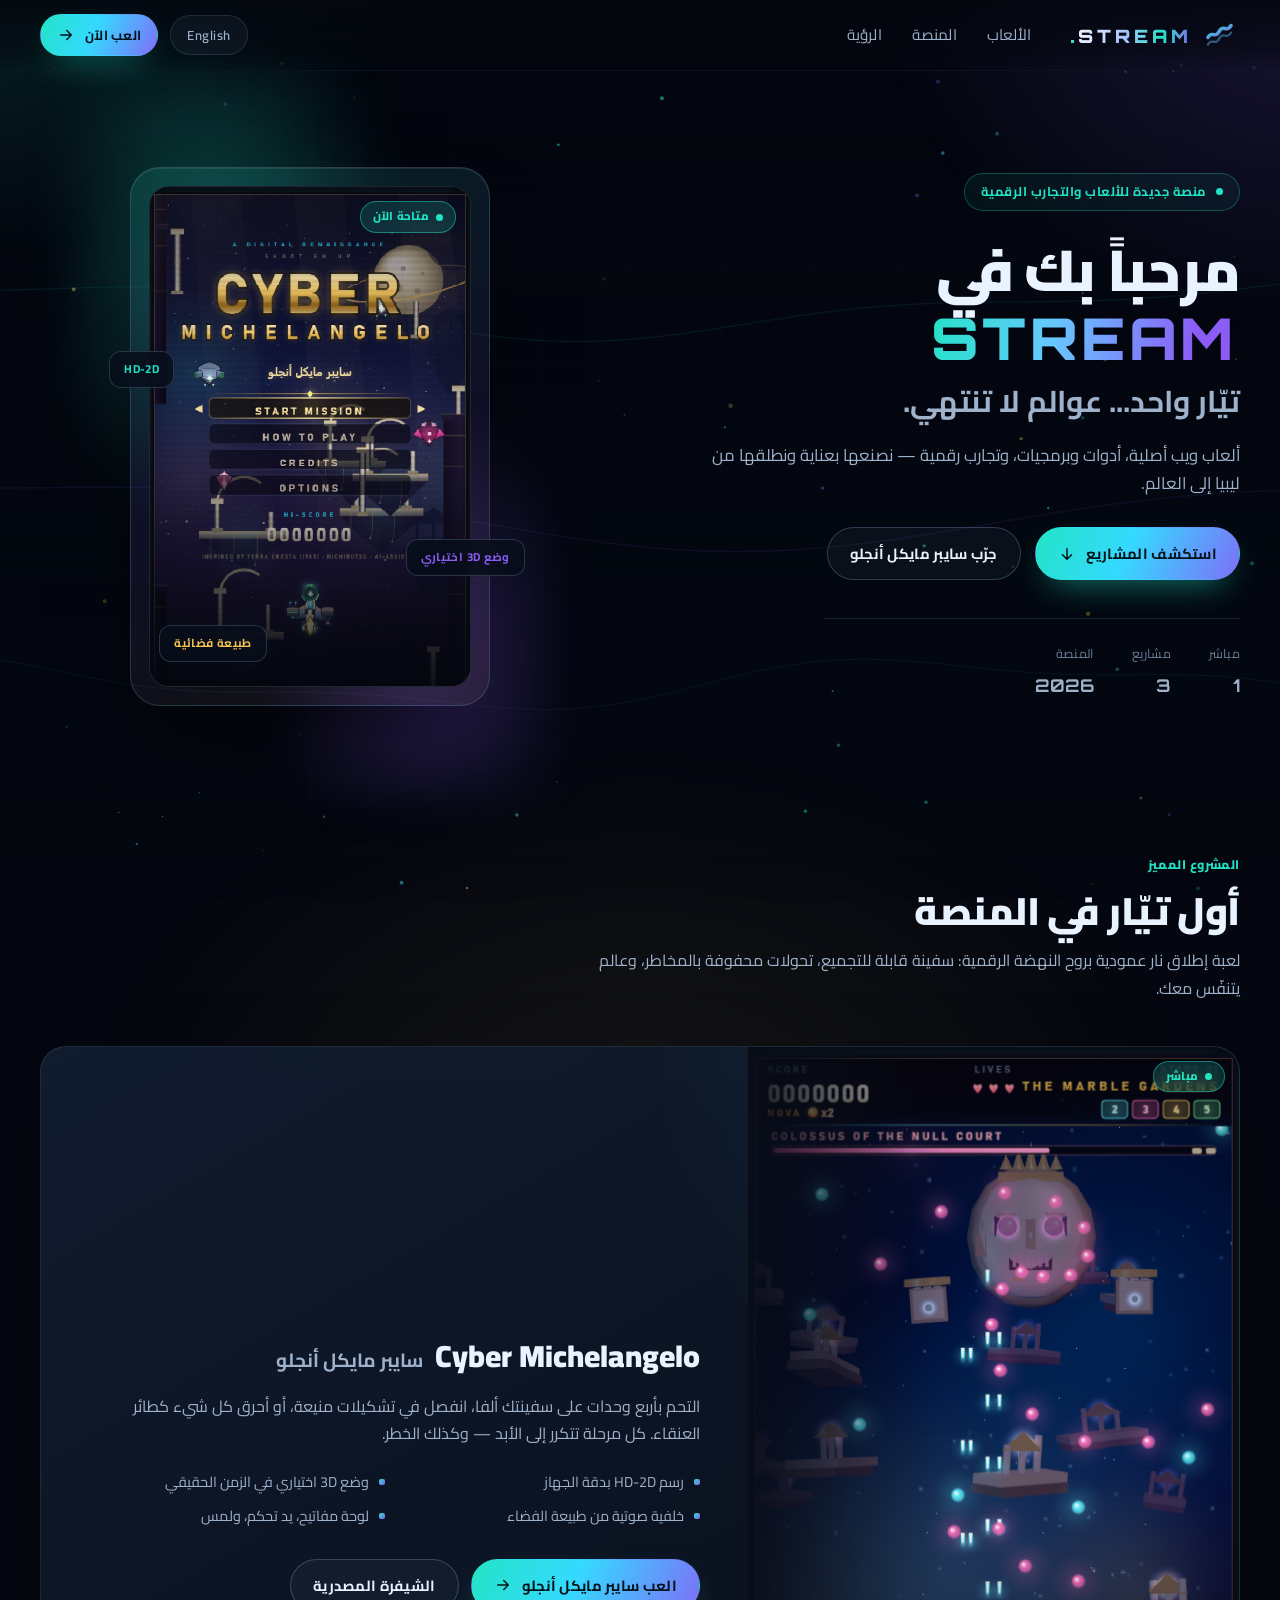
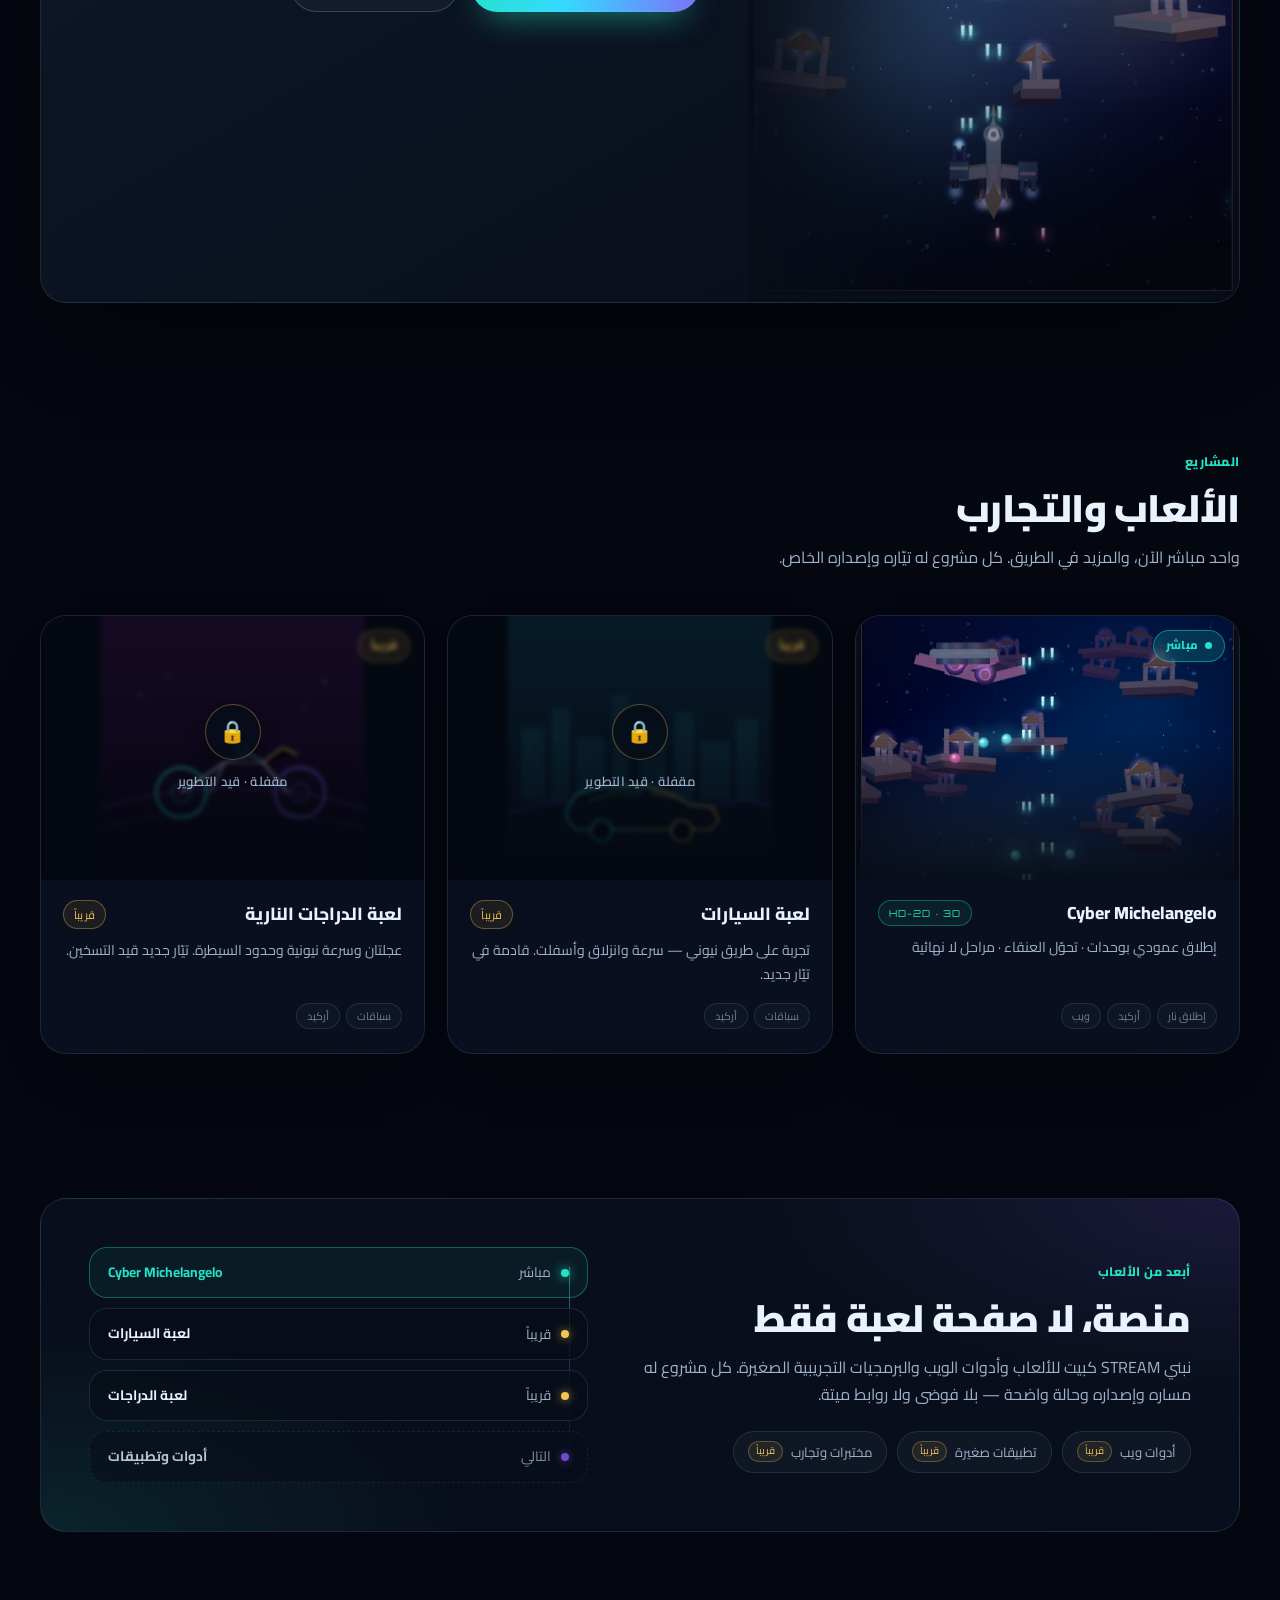
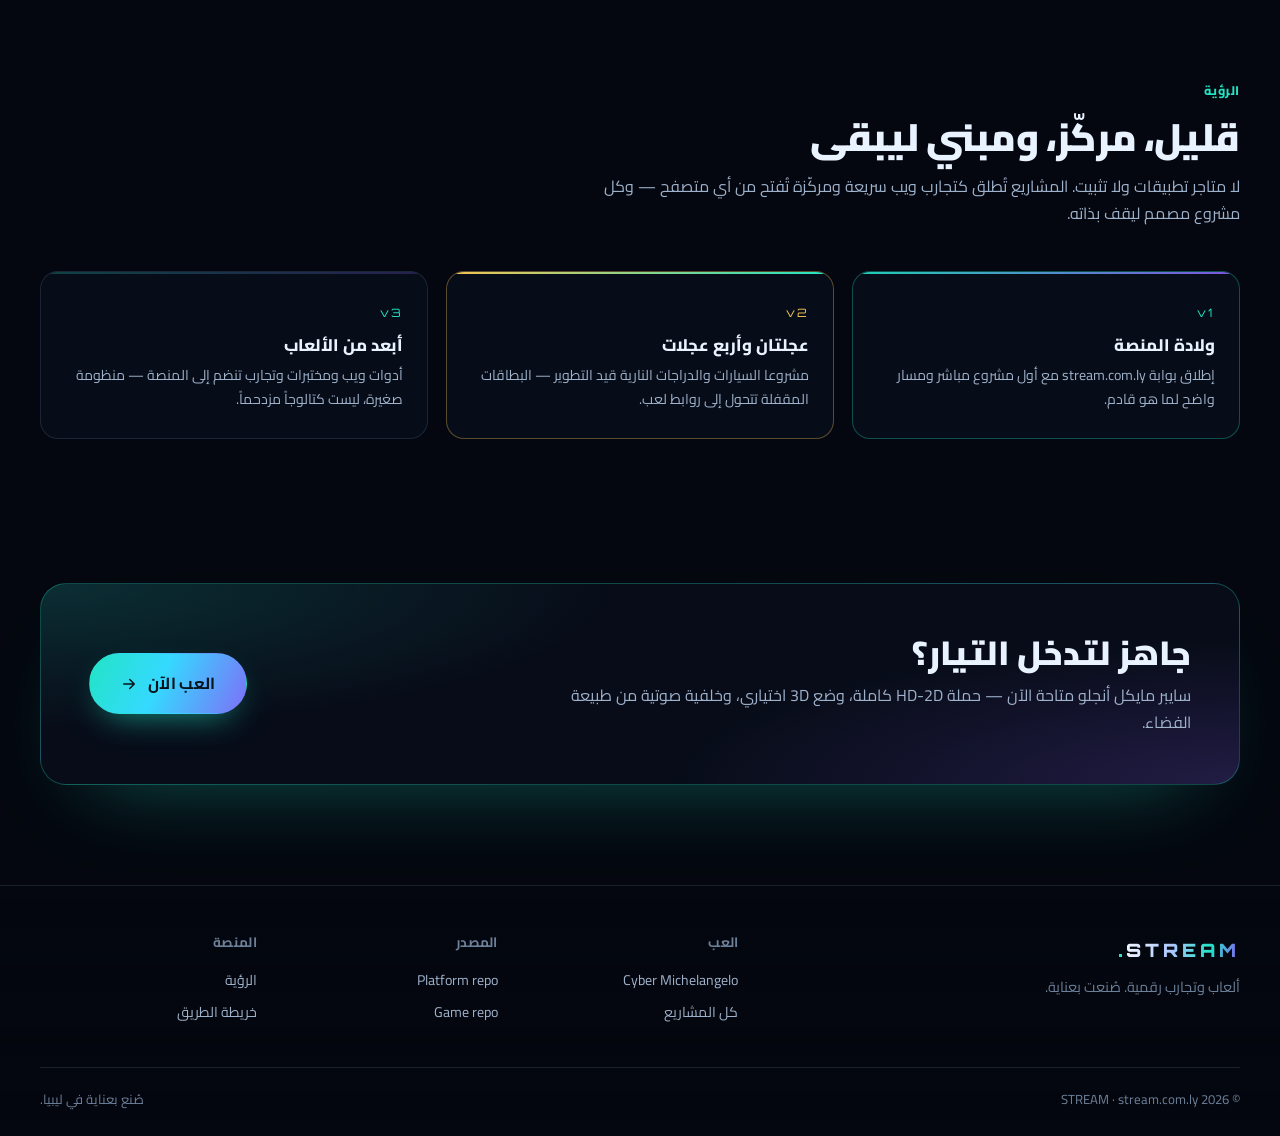
==== commit 2ce24e69: "chore(links): point Cyber Michelangelo card and redirects to cyber.stream.com.ly" ====
--- a/index.html
+++ b/index.html
@@ -62,7 +62,7 @@
           "@type": "VideoGame",
           "name": "Cyber Michelangelo",
           "alternateName": "سايبر مايكل أنجلو",
-          "url": "https://ly.id.ly/Cyber-Michelangelo/",
+          "url": "https://cyber.stream.com.ly/",
           "image": "https://stream.com.ly/assets/img/cyber-featured.png",
           "genre": ["Shoot 'em up", "Arcade"],
           "gamePlatform": ["Web browser"],
@@ -106,7 +106,7 @@
 
       <div class="header-actions">
         <button id="lang-toggle" class="lang-btn" type="button" aria-label="Switch language" data-en="العربية" data-ar="English">English</button>
-        <a class="btn btn-primary btn-sm" href="https://ly.id.ly/Cyber-Michelangelo/" target="_blank" rel="noopener">
+        <a class="btn btn-primary btn-sm" href="https://cyber.stream.com.ly/" target="_blank" rel="noopener">
           <span data-en="Play now" data-ar="العب الآن">العب الآن</span>
           <svg viewBox="0 0 24 24" aria-hidden="true"><path d="M5 12h14M13 6l6 6-6 6"/></svg>
         </a>
@@ -139,7 +139,7 @@
               <span data-en="Explore projects" data-ar="استكشف المشاريع">استكشف المشاريع</span>
               <svg viewBox="0 0 24 24" aria-hidden="true"><path d="M12 5v14M6 13l6 6 6-6"/></svg>
             </a>
-            <a class="btn btn-ghost" href="https://ly.id.ly/Cyber-Michelangelo/" target="_blank" rel="noopener">
+            <a class="btn btn-ghost" href="https://cyber.stream.com.ly/" target="_blank" rel="noopener">
               <span data-en="Try Cyber Michelangelo" data-ar="جرّب سايبر مايكل أنجلو">جرّب سايبر مايكل أنجلو</span>
             </a>
           </div>
@@ -198,7 +198,7 @@
             </ul>
 
             <div class="featured-actions">
-              <a class="btn btn-primary" href="https://ly.id.ly/Cyber-Michelangelo/" target="_blank" rel="noopener">
+              <a class="btn btn-primary" href="https://cyber.stream.com.ly/" target="_blank" rel="noopener">
                 <span data-en="Play Cyber Michelangelo" data-ar="العب سايبر مايكل أنجلو">العب سايبر مايكل أنجلو</span>
                 <svg viewBox="0 0 24 24" aria-hidden="true"><path d="M5 12h14M13 6l6 6-6 6"/></svg>
               </a>
@@ -222,7 +222,7 @@
 
         <div class="project-grid">
           <!-- LIVE: Cyber Michelangelo -->
-          <a class="project-card project-live" href="https://ly.id.ly/Cyber-Michelangelo/" target="_blank" rel="noopener">
+          <a class="project-card project-live" href="https://cyber.stream.com.ly/" target="_blank" rel="noopener">
             <div class="project-thumb">
               <img src="assets/img/cyber-card.png" alt="Cyber Michelangelo gameplay" loading="lazy" width="540" height="940">
               <span class="status-pill live"><span class="pulse-dot" aria-hidden="true"></span><span data-en="LIVE" data-ar="مباشر">مباشر</span></span>
@@ -390,7 +390,7 @@
             <h2 data-en="Ready to enter the current?" data-ar="جاهز لتدخل التيار؟">جاهز لتدخل التيار؟</h2>
             <p data-en="Cyber Michelangelo is live right now — full HD-2D campaign, optional 3D mode and a space-nature soundscape." data-ar="سايبر مايكل أنجلو متاحة الآن — حملة HD-2D كاملة، وضع 3D اختياري، وخلفية صوتية من طبيعة الفضاء.">سايبر مايكل أنجلو متاحة الآن — حملة HD-2D كاملة، وضع 3D اختياري، وخلفية صوتية من طبيعة الفضاء.</p>
           </div>
-          <a class="btn btn-primary btn-lg" href="https://ly.id.ly/Cyber-Michelangelo/" target="_blank" rel="noopener">
+          <a class="btn btn-primary btn-lg" href="https://cyber.stream.com.ly/" target="_blank" rel="noopener">
             <span data-en="Play now" data-ar="العب الآن">العب الآن</span>
             <svg viewBox="0 0 24 24" aria-hidden="true"><path d="M5 12h14M13 6l6 6-6 6"/></svg>
           </a>
@@ -408,7 +408,7 @@
       <div class="footer-links">
         <div>
           <h4 data-en="Play" data-ar="العب">العب</h4>
-          <a href="https://ly.id.ly/Cyber-Michelangelo/" target="_blank" rel="noopener">Cyber Michelangelo</a>
+          <a href="https://cyber.stream.com.ly/" target="_blank" rel="noopener">Cyber Michelangelo</a>
           <a href="#games" data-en="All projects" data-ar="كل المشاريع">كل المشاريع</a>
         </div>
         <div>
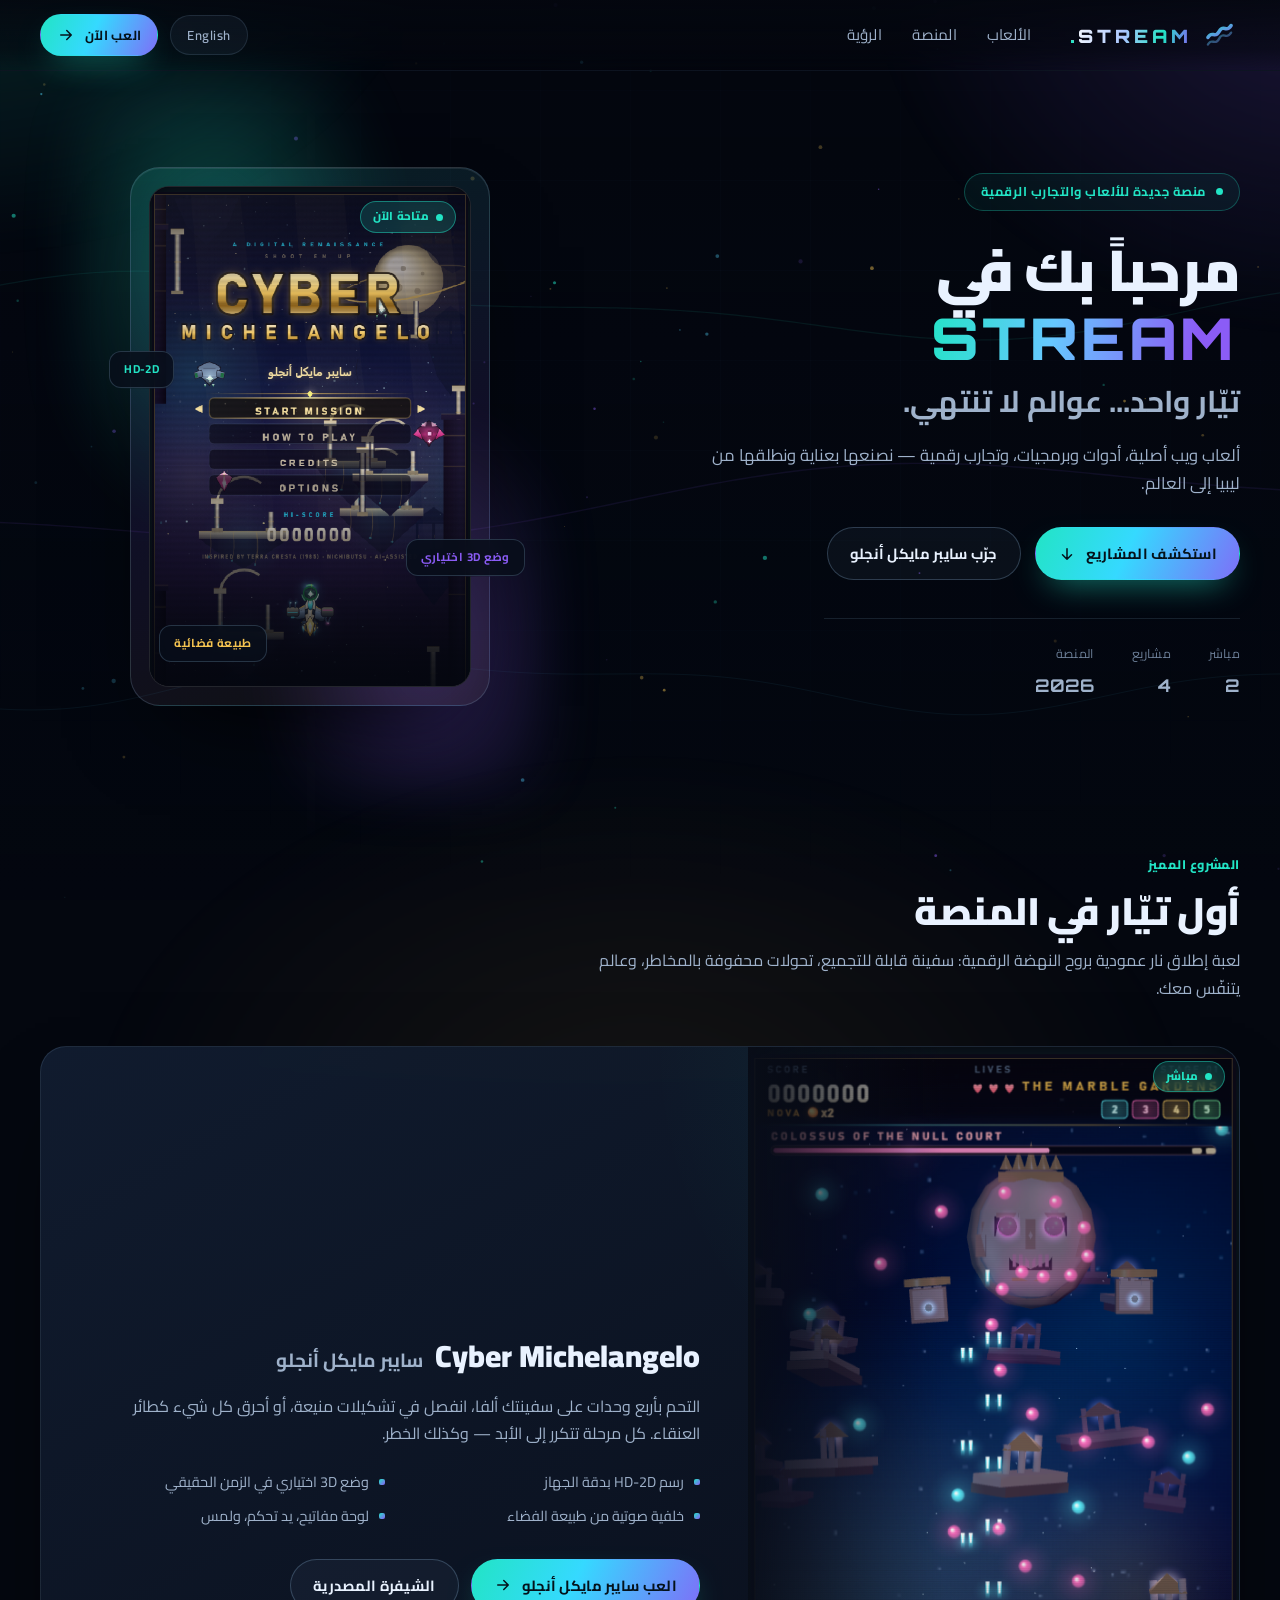
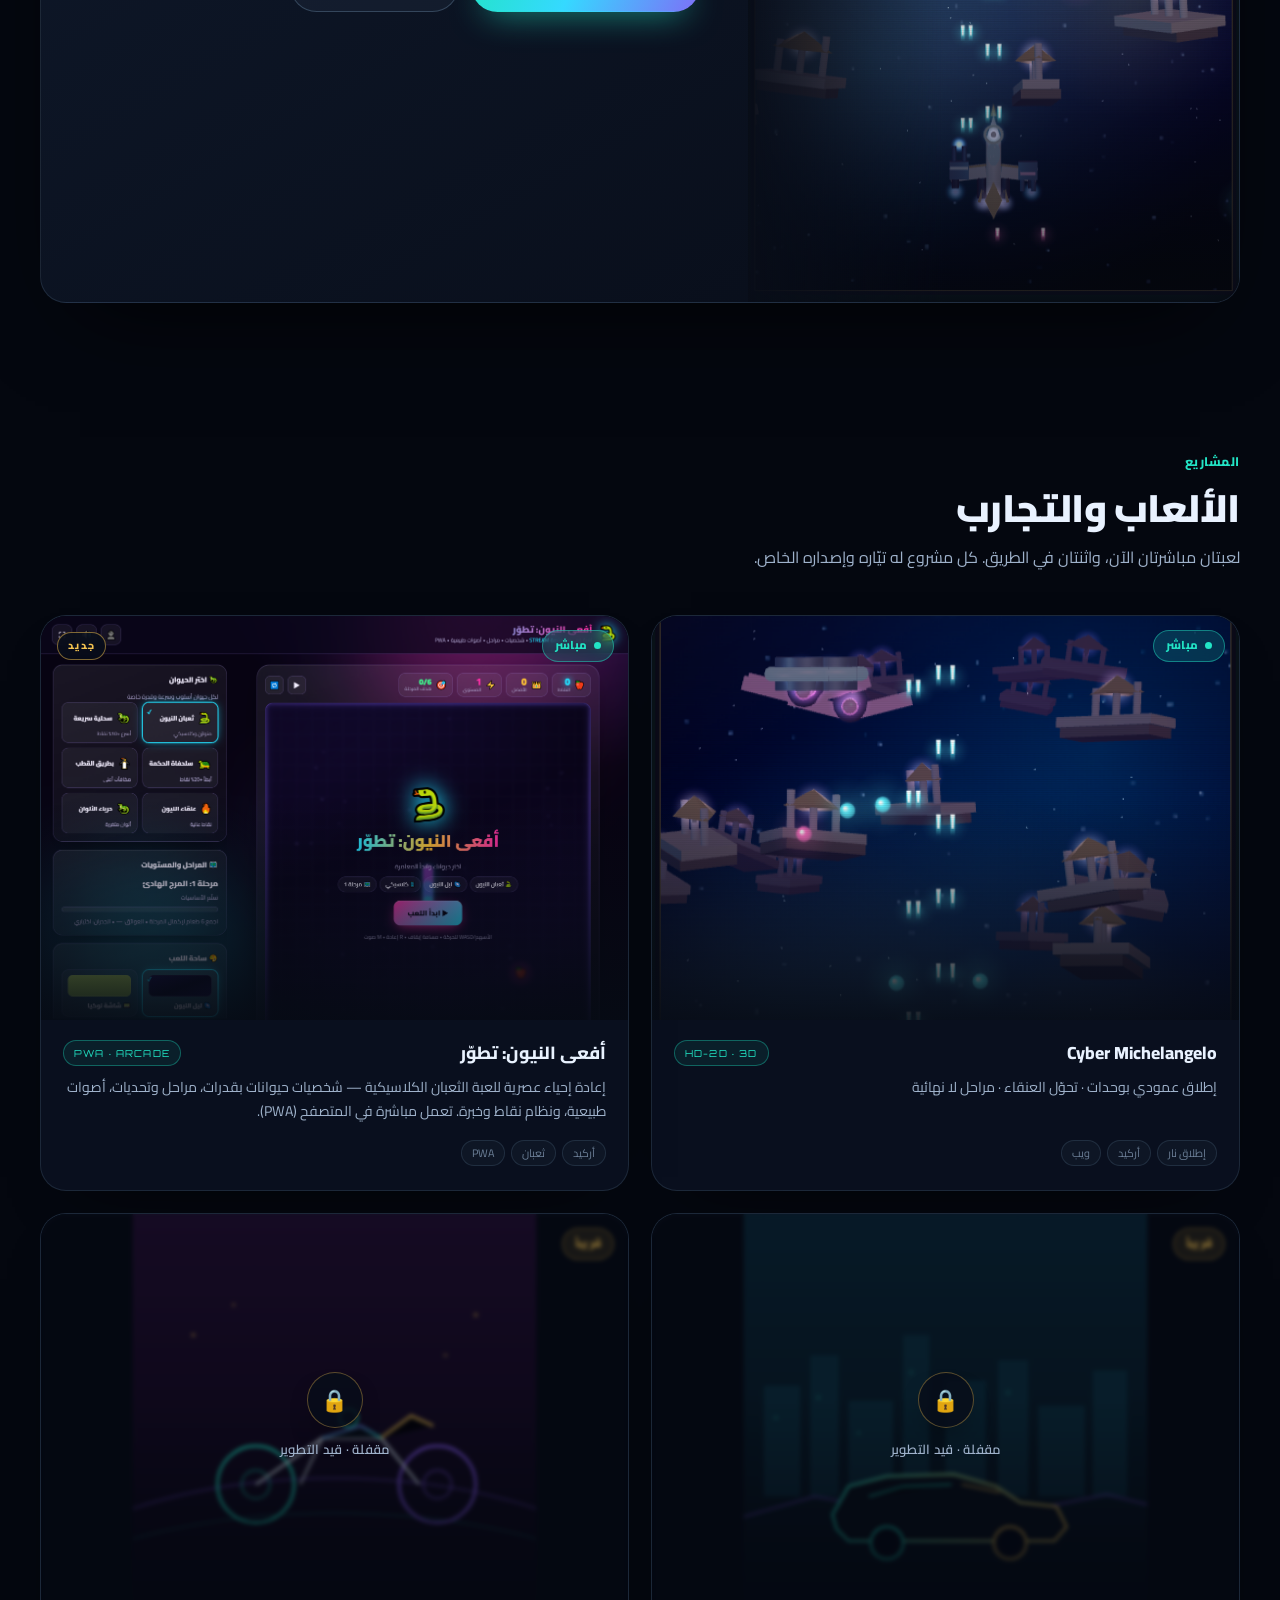
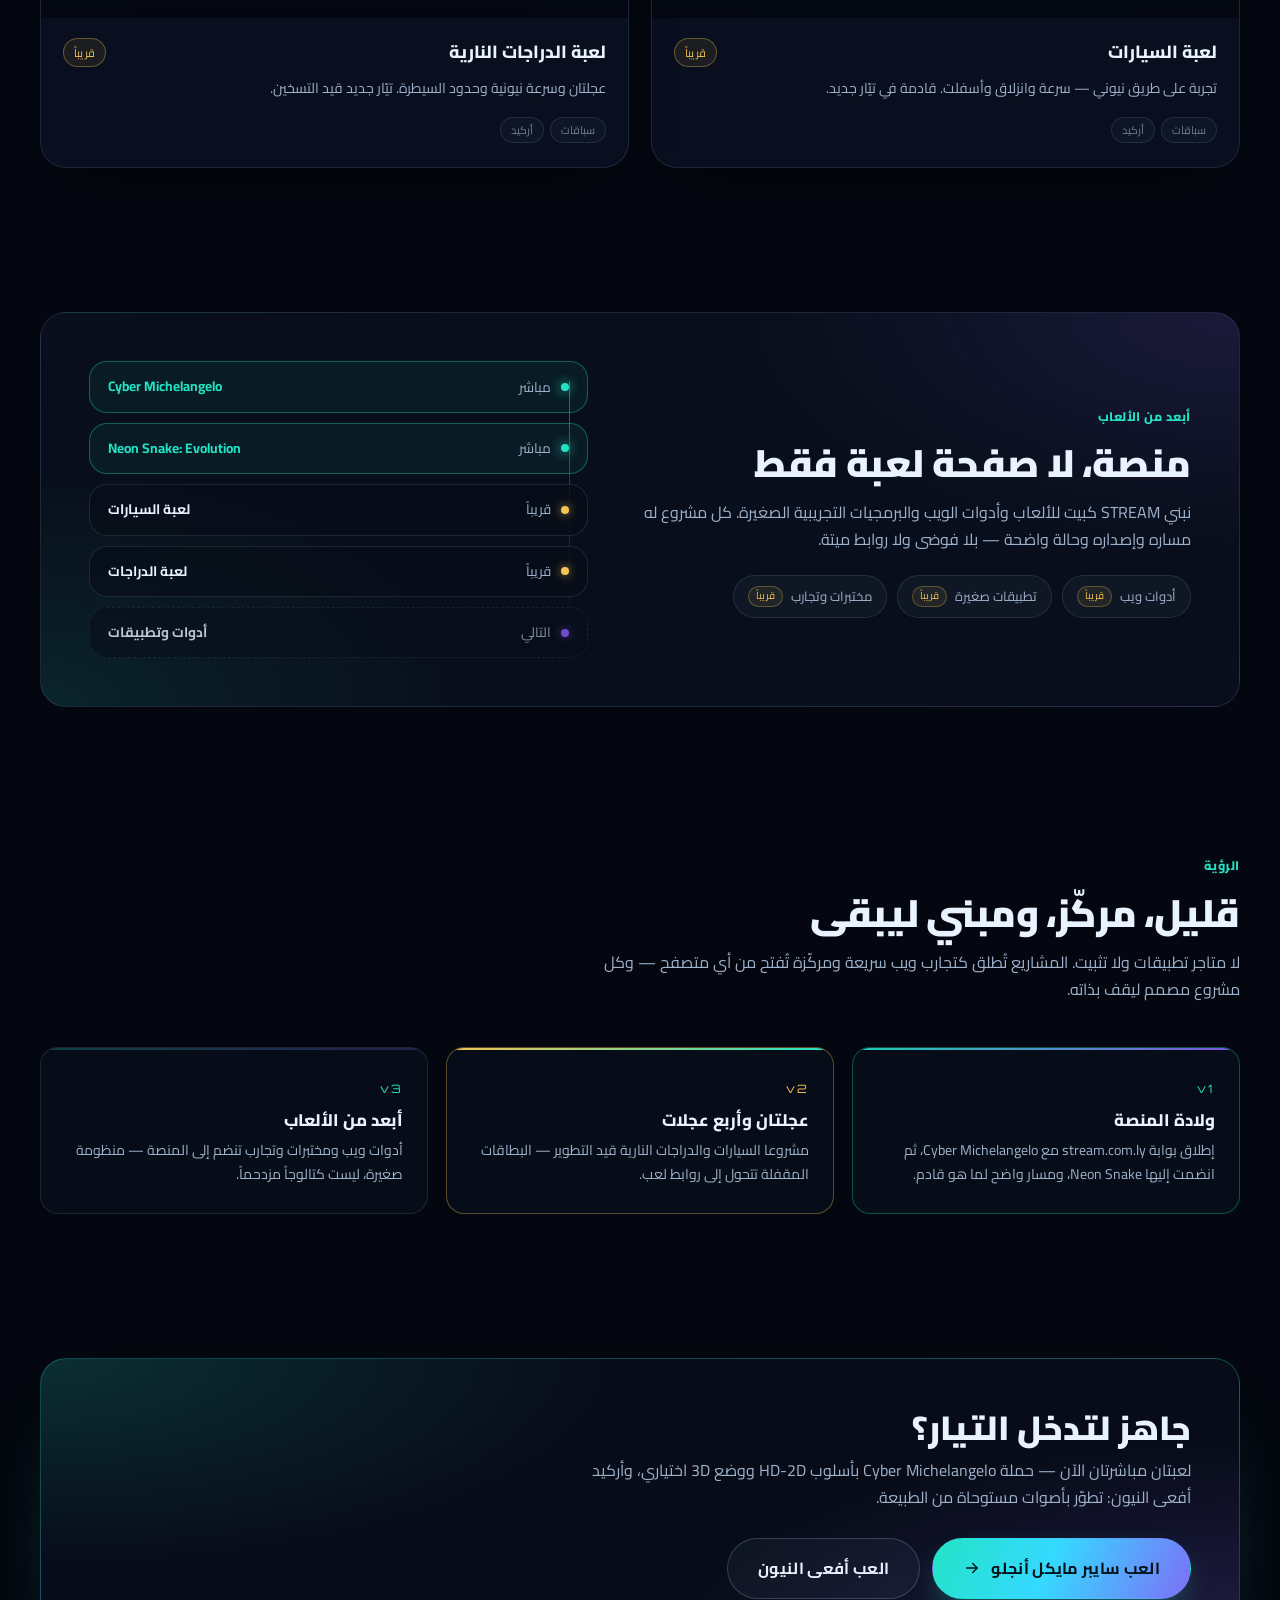
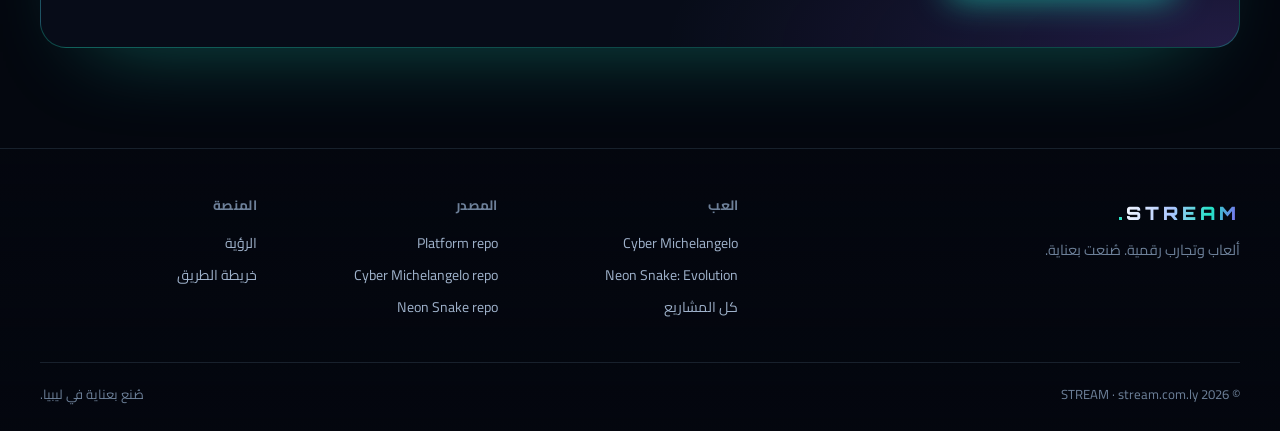
==== commit 72b93486: "feat: add Neon Snake: Evolution as second live project - New LIVE card with menu screenshot (neon-sn" ====
--- a/index.html
+++ b/index.html
@@ -4,8 +4,8 @@
   <meta charset="UTF-8">
   <meta name="viewport" content="width=device-width, initial-scale=1.0">
   <title>STREAM · منصة الألعاب والتجارب الرقمية | stream.com.ly</title>
-  <meta name="description" content="STREAM هي منصة ألعاب وتجارب رقمية: ألعاب ويب أصلية، أدوات وبرمجيات، ومشاريع قادمة. أول مشروع مباشر: Cyber Michelangelo — لعبة إطلاق نار عمودية بأسلوب HD-2D مع وضع 3D اختياري.">
-  <meta name="keywords" content="STREAM, stream.com.ly, ألعاب ويب, ألعاب ليبيا, Cyber Michelangelo, سايبر مايكل أنجلو, indie games, browser games, منصة ألعاب">
+  <meta name="description" content="STREAM هي منصة ألعاب وتجارب رقمية: ألعاب ويب أصلية، أدوات وبرمجيات، ومشاريع قادمة. مباشر الآن: Cyber Michelangelo (HD-2D + وضع 3D اختياري) وNeon Snake: Evolution (أفعى النيون: تطوّر) — PWA بأصوات طبيعية وشخصيات حيوانات.">
+  <meta name="keywords" content="STREAM, stream.com.ly, ألعاب ويب, ألعاب ليبيا, Cyber Michelangelo, سايبر مايكل أنجلو, Neon Snake, أفعى النيون, ثعبان النيون, PWA games, indie games, browser games, منصة ألعاب">
   <meta name="author" content="STREAM">
   <meta name="theme-color" content="#050914">
   <link rel="canonical" href="https://stream.com.ly/">
@@ -14,17 +14,17 @@
   <meta property="og:type" content="website">
   <meta property="og:site_name" content="STREAM">
   <meta property="og:title" content="STREAM — منصة الألعاب والتجارب الرقمية">
-  <meta property="og:description" content="تيّار واحد... عوالم لا تنتهي. أول مشروع مباشر: Cyber Michelangelo — HD-2D مع وضع 3D اختياري.">
+  <meta property="og:description" content="تيّار واحد... عوالم لا تنتهي. لعبتان مباشرتان: Cyber Michelangelo (HD-2D + 3D اختياري) وNeon Snake: Evolution (ثعبان نيون PWA).">
   <meta property="og:url" content="https://stream.com.ly/">
   <meta property="og:image" content="https://stream.com.ly/assets/img/og.png">
   <meta property="og:image:width" content="1200">
   <meta property="og:image:height" content="630">
-  <meta property="og:image:alt" content="STREAM — games &amp; digital experiences, featuring Cyber Michelangelo">
+  <meta property="og:image:alt" content="STREAM — games &amp; digital experiences, featuring Cyber Michelangelo and Neon Snake: Evolution">
   <meta property="og:locale" content="ar_LY">
   <meta property="og:locale:alternate" content="en_US">
   <meta name="twitter:card" content="summary_large_image">
   <meta name="twitter:title" content="STREAM — Games & Digital Experiences">
-  <meta name="twitter:description" content="One current, endless worlds. Featuring Cyber Michelangelo — an HD-2D shmup with an optional 3D mode.">
+  <meta name="twitter:description" content="One current, endless worlds. Two live games: Cyber Michelangelo (HD-2D + optional 3D) and Neon Snake: Evolution (a neon Snake PWA).">
   <meta name="twitter:image" content="https://stream.com.ly/assets/img/og.png">
 
   <!-- Favicon (procedural, no asset needed) -->
@@ -71,6 +71,23 @@
           "inLanguage": ["ar", "en"],
           "description": "لعبة إطلاق نار عمودية بأسلوب HD-2D مستوحاة من Terra Cresta، مع وضع 3D اختياري وخلفية صوتية من طبيعة الفضاء."
         }
+      },
+      {
+        "@type": "ListItem",
+        "position": 2,
+        "item": {
+          "@type": "VideoGame",
+          "name": "Neon Snake: Evolution",
+          "alternateName": "أفعى النيون: تطوّر",
+          "url": "https://snake.stream.com.ly/",
+          "image": "https://stream.com.ly/assets/img/neon-snake.png",
+          "genre": ["Arcade", "Snake"],
+          "gamePlatform": ["Web browser"],
+          "applicationCategory": "Game",
+          "operatingSystem": "Web",
+          "inLanguage": ["ar", "en"],
+          "description": "إعادة إحياء نيون عصرية للعبة الثعبان الكلاسيكية: شخصيات حيوانات بقدرات، مراحل وتحديات، أصوات طبيعية، نقاط وخبرة — تعمل في المتصفح كتطبيق ويب PWA."
+        }
       }
     ]
   }
@@ -145,8 +162,8 @@
           </div>
 
           <dl class="hero-stats">
-            <div><dt data-en="Live" data-ar="مباشر">مباشر</dt><dd>1</dd></div>
-            <div><dt data-en="Projects" data-ar="مشاريع">مشاريع</dt><dd>3</dd></div>
+            <div><dt data-en="Live" data-ar="مباشر">مباشر</dt><dd>2</dd></div>
+            <div><dt data-en="Projects" data-ar="مشاريع">مشاريع</dt><dd>4</dd></div>
             <div><dt data-en="Platform" data-ar="المنصة">المنصة</dt><dd>2026</dd></div>
           </dl>
         </div>
@@ -217,7 +234,7 @@
         <div class="section-head">
           <span class="section-kicker" data-en="PROJECTS" data-ar="المشاريع">المشاريع</span>
           <h2 data-en="Games &amp; experiences" data-ar="الألعاب والتجارب">الألعاب والتجارب</h2>
-          <p data-en="One live, more on the way. Each project gets its own current — and its own release." data-ar="واحد مباشر الآن، والمزيد في الطريق. كل مشروع له تيّاره وإصداره الخاص.">واحد مباشر الآن، والمزيد في الطريق. كل مشروع له تيّاره وإصداره الخاص.</p>
+          <p data-en="Two live games, two more on the way. Each project gets its own current — and its own release." data-ar="لعبتان مباشرتان الآن، واثنتان في الطريق. كل مشروع له تيّاره وإصداره الخاص.">لعبتان مباشرتان الآن، واثنتان في الطريق. كل مشروع له تيّاره وإصداره الخاص.</p>
         </div>
 
         <div class="project-grid">
@@ -241,6 +258,31 @@
                 <span data-en="Shoot 'em up" data-ar="إطلاق نار">إطلاق نار</span>
                 <span data-en="Arcade" data-ar="أركيد">أركيد</span>
                 <span data-en="Web" data-ar="ويب">ويب</span>
+              </div>
+            </div>
+          </a>
+
+          <!-- LIVE: Neon Snake: Evolution -->
+          <a class="project-card project-live" href="https://snake.stream.com.ly/" target="_blank" rel="noopener">
+            <div class="project-thumb">
+              <img src="assets/img/neon-snake.png" alt="Neon Snake: Evolution — شاشة القائمة واختيار الحيوان" loading="lazy" width="1200" height="825">
+              <span class="status-pill live"><span class="pulse-dot" aria-hidden="true"></span><span data-en="LIVE" data-ar="مباشر">مباشر</span></span>
+              <span class="thumb-new" data-en="NEW" data-ar="جديد">جديد</span>
+              <div class="thumb-cta">
+                <span data-en="Play now" data-ar="العب الآن">العب الآن</span>
+                <svg viewBox="0 0 24 24" aria-hidden="true"><path d="M5 12h14M13 6l6 6-6 6"/></svg>
+              </div>
+            </div>
+            <div class="project-body">
+              <div class="project-heading">
+                <h3 data-en="Neon Snake: Evolution" data-ar="أفعى النيون: تطوّر">أفعى النيون: تطوّر</h3>
+                <span class="project-badge">PWA · ARCADE</span>
+              </div>
+              <p data-en="A modern neon revival of the classic Snake — playable animal characters with abilities, stages and challenges, nature-inspired sounds, and a points/XP system. Runs in the browser as a PWA." data-ar="إعادة إحياء عصرية للعبة الثعبان الكلاسيكية — شخصيات حيوانات بقدرات، مراحل وتحديات، أصوات طبيعية، ونظام نقاط وخبرة. تعمل مباشرة في المتصفح (PWA).">إعادة إحياء عصرية للعبة الثعبان الكلاسيكية — شخصيات حيوانات بقدرات، مراحل وتحديات، أصوات طبيعية، ونظام نقاط وخبرة. تعمل مباشرة في المتصفح (PWA).</p>
+              <div class="project-tags">
+                <span data-en="Arcade" data-ar="أركيد">أركيد</span>
+                <span data-en="Snake" data-ar="ثعبان">ثعبان</span>
+                <span data-en="PWA" data-ar="PWA">PWA</span>
               </div>
             </div>
           </a>
@@ -345,6 +387,7 @@
           </div>
           <div class="platform-diagram" aria-hidden="true">
             <div class="node node-live"><span class="node-dot live"></span><span data-en="LIVE" data-ar="مباشر">مباشر</span><strong>Cyber Michelangelo</strong></div>
+            <div class="node node-live"><span class="node-dot live"></span><span data-en="LIVE" data-ar="مباشر">مباشر</span><strong>Neon Snake: Evolution</strong></div>
             <div class="node"><span class="node-dot soon"></span><span data-en="SOON" data-ar="قريباً">قريباً</span><strong data-en="Car game" data-ar="لعبة السيارات">لعبة السيارات</strong></div>
             <div class="node"><span class="node-dot soon"></span><span data-en="SOON" data-ar="قريباً">قريباً</span><strong data-en="Motorcycle game" data-ar="لعبة الدراجات">لعبة الدراجات</strong></div>
             <div class="node node-more"><span class="node-dot future"></span><span data-en="NEXT" data-ar="التالي">التالي</span><strong data-en="Tools &amp; apps" data-ar="أدوات وتطبيقات">أدوات وتطبيقات</strong></div>
@@ -366,7 +409,7 @@
           <div class="timeline-item done">
             <span class="timeline-year">v1</span>
             <h3 data-en="The platform is born" data-ar="ولادة المنصة">ولادة المنصة</h3>
-            <p data-en="The stream.com.ly portal launches with its first live project and a clear lane for what's next." data-ar="إطلاق بوابة stream.com.ly مع أول مشروع مباشر ومسار واضح لما هو قادم.">إطلاق بوابة stream.com.ly مع أول مشروع مباشر ومسار واضح لما هو قادم.</p>
+            <p data-en="The stream.com.ly portal launches with Cyber Michelangelo, soon joined by Neon Snake, and a clear lane for what's next." data-ar="إطلاق بوابة stream.com.ly مع Cyber Michelangelo، ثم انضمت إليها Neon Snake، ومسار واضح لما هو قادم.">إطلاق بوابة stream.com.ly مع Cyber Michelangelo، ثم انضمت إليها Neon Snake، ومسار واضح لما هو قادم.</p>
           </div>
           <div class="timeline-item current">
             <span class="timeline-year">v2</span>
@@ -388,12 +431,17 @@
         <div class="cta-card">
           <div>
             <h2 data-en="Ready to enter the current?" data-ar="جاهز لتدخل التيار؟">جاهز لتدخل التيار؟</h2>
-            <p data-en="Cyber Michelangelo is live right now — full HD-2D campaign, optional 3D mode and a space-nature soundscape." data-ar="سايبر مايكل أنجلو متاحة الآن — حملة HD-2D كاملة، وضع 3D اختياري، وخلفية صوتية من طبيعة الفضاء.">سايبر مايكل أنجلو متاحة الآن — حملة HD-2D كاملة، وضع 3D اختياري، وخلفية صوتية من طبيعة الفضاء.</p>
-          </div>
-          <a class="btn btn-primary btn-lg" href="https://cyber.stream.com.ly/" target="_blank" rel="noopener">
-            <span data-en="Play now" data-ar="العب الآن">العب الآن</span>
-            <svg viewBox="0 0 24 24" aria-hidden="true"><path d="M5 12h14M13 6l6 6-6 6"/></svg>
-          </a>
+            <p data-en="Two live games right now — Cyber Michelangelo's HD-2D campaign with optional 3D, and Neon Snake: Evolution's neon arcade with nature-inspired sound." data-ar="لعبتان مباشرتان الآن — حملة Cyber Michelangelo بأسلوب HD-2D ووضع 3D اختياري، وأركيد أفعى النيون: تطوّر بأصوات مستوحاة من الطبيعة.">لعبتان مباشرتان الآن — حملة Cyber Michelangelo بأسلوب HD-2D ووضع 3D اختياري، وأركيد أفعى النيون: تطوّر بأصوات مستوحاة من الطبيعة.</p>
+          </div>
+          <div class="cta-actions">
+            <a class="btn btn-primary btn-lg" href="https://cyber.stream.com.ly/" target="_blank" rel="noopener">
+              <span data-en="Play Cyber Michelangelo" data-ar="العب سايبر مايكل أنجلو">العب سايبر مايكل أنجلو</span>
+              <svg viewBox="0 0 24 24" aria-hidden="true"><path d="M5 12h14M13 6l6 6-6 6"/></svg>
+            </a>
+            <a class="btn btn-ghost btn-lg" href="https://snake.stream.com.ly/" target="_blank" rel="noopener">
+              <span data-en="Play Neon Snake" data-ar="العب أفعى النيون">العب أفعى النيون</span>
+            </a>
+          </div>
         </div>
       </div>
     </section>
@@ -409,12 +457,14 @@
         <div>
           <h4 data-en="Play" data-ar="العب">العب</h4>
           <a href="https://cyber.stream.com.ly/" target="_blank" rel="noopener">Cyber Michelangelo</a>
+          <a href="https://snake.stream.com.ly/" target="_blank" rel="noopener">Neon Snake: Evolution</a>
           <a href="#games" data-en="All projects" data-ar="كل المشاريع">كل المشاريع</a>
         </div>
         <div>
           <h4 data-en="Source" data-ar="المصدر">المصدر</h4>
           <a href="https://github.com/Gamingmonster2/stream.com.ly-" target="_blank" rel="noopener">Platform repo</a>
-          <a href="https://github.com/Gamingmonster2/Cyber-Michelangelo" target="_blank" rel="noopener">Game repo</a>
+          <a href="https://github.com/Gamingmonster2/Cyber-Michelangelo" target="_blank" rel="noopener">Cyber Michelangelo repo</a>
+          <a href="https://github.com/Gamingmonster2/snake" target="_blank" rel="noopener">Neon Snake repo</a>
         </div>
         <div>
           <h4 data-en="Platform" data-ar="المنصة">المنصة</h4>
--- a/assets/css/style.css
+++ b/assets/css/style.css
@@ -675,7 +675,7 @@
    -------------------------------------------------------------------------- */
 .project-grid {
   display: grid;
-  grid-template-columns: repeat(3, minmax(0, 1fr));
+  grid-template-columns: repeat(2, minmax(0, 1fr));
   gap: 22px;
 }
 
@@ -746,6 +746,22 @@
   opacity: 0;
   transform: translateY(8px);
   transition: all 0.35s var(--ease);
+}
+
+.thumb-new {
+  position: absolute;
+  top: 16px;
+  inset-inline-end: 16px;
+  z-index: 2;
+  padding: 4px 10px;
+  border-radius: 999px;
+  border: 1px solid rgba(245, 196, 81, 0.5);
+  background: rgba(8, 14, 26, 0.82);
+  color: var(--gold);
+  font-size: 0.66rem;
+  font-weight: 800;
+  letter-spacing: 0.12em;
+  backdrop-filter: blur(8px);
 }
 
 .project-live:hover .thumb-cta,
@@ -1020,6 +1036,7 @@
 
 .cta-card h2 { font-size: clamp(1.5rem, 2.8vw, 2.1rem); font-weight: 900; margin-bottom: 8px; }
 .cta-card p { color: var(--text-dim); max-width: 40rem; }
+.cta-actions { display: flex; flex-wrap: wrap; gap: 12px; }
 
 /* --------------------------------------------------------------------------
    Footer
